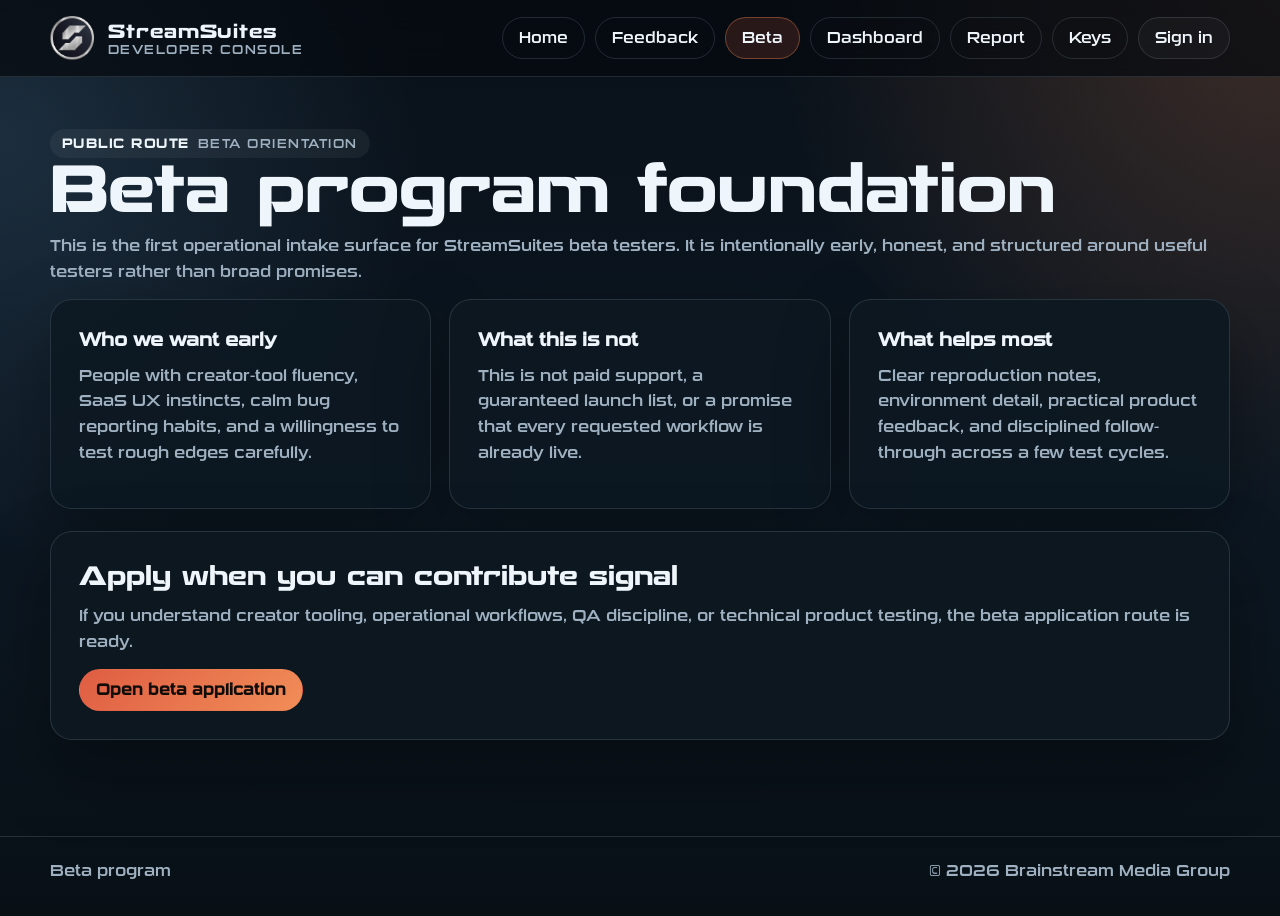
==== beta/index.html @ df93ae80 "Scaffold existing StreamSuites-Developer repo and wire first developer console foundations Scaffold " ====
<!doctype html>
<html lang="en">
<head>
  <meta charset="utf-8" />
  <meta name="viewport" content="width=device-width, initial-scale=1" />
  <title>Beta Program | StreamSuites Developer Console</title>
  <link rel="icon" href="/assets/logos/favicon.ico" />
  <link rel="stylesheet" href="/css/app.css" />
</head>
<body>
  <header class="topbar"><div class="shell topbar-inner"><a class="brand" href="/"><img src="/assets/logos/logocircle.png" alt="" /><div><span class="brand-mark">StreamSuites</span><span class="brand-sub">Developer Console</span></div></a><nav class="nav-links"><a class="nav-link" data-nav="home" href="/">Home</a><a class="nav-link" data-nav="feedback" href="/feedback/">Feedback</a><a class="nav-link" data-nav="beta" href="/beta/">Beta</a><a class="nav-link" data-nav="dashboard" href="/dashboard/">Dashboard</a><a class="nav-link" data-nav="report" href="/report/submit/">Report</a><a class="nav-link" data-nav="keys" href="/keys/">Keys</a><span id="auth-slot"></span></nav></div></header>
  <main class="shell page-shell">
    <section class="page-intro">
      <span class="eyebrow"><strong>Public route</strong> beta orientation</span>
      <h1>Beta program foundation</h1>
      <p class="muted">This is the first operational intake surface for StreamSuites beta testers. It is intentionally early, honest, and structured around useful testers rather than broad promises.</p>
    </section>
    <section class="main-stack">
      <div class="grid-3">
        <article class="route-card"><h3>Who we want early</h3><p class="muted">People with creator-tool fluency, SaaS UX instincts, calm bug reporting habits, and a willingness to test rough edges carefully.</p></article>
        <article class="route-card"><h3>What this is not</h3><p class="muted">This is not paid support, a guaranteed launch list, or a promise that every requested workflow is already live.</p></article>
        <article class="route-card"><h3>What helps most</h3><p class="muted">Clear reproduction notes, environment detail, practical product feedback, and disciplined follow-through across a few test cycles.</p></article>
      </div>
      <article class="detail-card">
        <h2>Apply when you can contribute signal</h2>
        <p class="muted">If you understand creator tooling, operational workflows, QA discipline, or technical product testing, the beta application route is ready.</p>
        <a class="solid-button" href="/beta/apply/">Open beta application</a>
      </article>
    </section>
  </main>
  <footer class="footer"><div class="shell footer-inner"><span>Beta program</span><span>© <span data-year></span> Brainstream Media Group</span></div></footer>
  <script type="module">
    import { initConsolePage } from "/js/auth.js";
    await initConsolePage({ navKey: "beta" });
  </script>
</body>
</html>
---- css/app.css ----
:root {
  --bg: #091119;
  --panel: rgba(13, 24, 34, 0.88);
  --line: rgba(171, 196, 215, 0.16);
  --line-strong: rgba(171, 196, 215, 0.3);
  --text: #eff6fb;
  --muted: #9fb1c1;
  --accent: #df5d43;
  --accent-strong: #f18d58;
  --accent-soft: rgba(223, 93, 67, 0.16);
  --ok: #78d7a5;
  --danger: #ff8e8e;
  --radius: 22px;
  --shadow: 0 30px 70px rgba(0, 0, 0, 0.34);
  --content-width: 1180px;
}

@font-face {
  font-family: "Recharge";
  src: url("/assets/fonts/Recharge-Bold.otf") format("opentype");
  font-weight: 700;
  font-style: normal;
  font-display: swap;
}

@font-face {
  font-family: "SuiGeneris";
  src: url("/assets/fonts/SuiGeneris-Regular.otf") format("opentype");
  font-weight: 400;
  font-style: normal;
  font-display: swap;
}

@font-face {
  font-family: "SUSE Mono";
  src: url("/assets/fonts/mono/SUSEMono-Variable.ttf") format("truetype");
  font-weight: 100 800;
  font-style: normal;
  font-display: swap;
}

* { box-sizing: border-box; }
html { color-scheme: dark; }
body {
  margin: 0;
  min-height: 100vh;
  background:
    radial-gradient(circle at top right, rgba(241, 141, 88, 0.22), transparent 32%),
    radial-gradient(circle at left 15%, rgba(80, 123, 160, 0.26), transparent 28%),
    linear-gradient(180deg, #091119 0%, #0d1823 55%, #081016 100%);
  color: var(--text);
  font-family: "SuiGeneris", system-ui, sans-serif;
}
a { color: inherit; text-decoration: none; }
img { max-width: 100%; }
.shell { width: min(100% - 32px, var(--content-width)); margin: 0 auto; }
.topbar { position: sticky; top: 0; z-index: 10; backdrop-filter: blur(16px); background: rgba(6, 11, 16, 0.72); border-bottom: 1px solid var(--line); }
.topbar-inner { display: flex; align-items: center; justify-content: space-between; gap: 20px; padding: 16px 0; }
.brand { display: flex; align-items: center; gap: 14px; }
.brand img { width: 44px; height: 44px; object-fit: cover; }
.brand-mark, h1, h2 { font-family: "Recharge", sans-serif; }
.brand-mark { letter-spacing: 0.05em; font-size: 1.15rem; }
.brand-sub { display: block; color: var(--muted); font-size: 0.78rem; letter-spacing: 0.12em; text-transform: uppercase; }
.nav-links { display: flex; flex-wrap: wrap; justify-content: flex-end; gap: 10px; }
.nav-link, .ghost-button, .solid-button, .soft-button {
  display: inline-flex; align-items: center; justify-content: center; gap: 8px;
  border-radius: 999px; padding: 11px 16px; border: 1px solid var(--line); font-size: 0.95rem;
}
.nav-link.active, .soft-button, .solid-button { border-color: rgba(241, 141, 88, 0.38); background: var(--accent-soft); }
.solid-button { background: linear-gradient(135deg, var(--accent) 0%, var(--accent-strong) 100%); color: #120c08; font-weight: 700; border-color: transparent; }
.ghost-button { background: rgba(255, 255, 255, 0.03); }
.hero { display: grid; grid-template-columns: 1.3fr 0.9fr; gap: 24px; padding: 44px 0 28px; }
.hero-card, .detail-card, .form-card, .list-card, .summary-card, .route-card {
  background: var(--panel); border: 1px solid var(--line); border-radius: var(--radius); box-shadow: var(--shadow); padding: 28px;
}
.eyebrow, .status-chip {
  display: inline-flex; align-items: center; gap: 8px; border-radius: 999px; padding: 7px 12px;
  font-size: 0.78rem; letter-spacing: 0.12em; text-transform: uppercase; color: var(--muted); background: rgba(255,255,255,0.05);
}
.eyebrow strong, .status-chip strong { color: var(--text); }
h1, h2, h3 { margin: 0 0 12px; font-weight: 700; }
h1 { font-size: clamp(2.2rem, 5vw, 4.3rem); line-height: 0.98; }
h2 { font-size: clamp(1.5rem, 2vw, 2.2rem); }
p, li, label, input, textarea, select, button { font: inherit; }
p { margin: 0 0 14px; line-height: 1.62; }
.muted { color: var(--muted); }
.hero-actions, .card-actions, .split-actions { display: flex; flex-wrap: wrap; gap: 12px; margin-top: 18px; }
.grid-2, .grid-3, .summary-grid, .route-grid, .form-grid { display: grid; gap: 18px; }
.grid-2, .route-grid, .form-grid { grid-template-columns: repeat(2, minmax(0, 1fr)); }
.grid-3, .summary-grid { grid-template-columns: repeat(3, minmax(0, 1fr)); }
.main-stack { display: grid; gap: 22px; padding-bottom: 48px; }
.page-intro { padding-top: 28px; }
.page-shell { padding: 24px 0 48px; }
.kpi { display: grid; gap: 6px; }
.kpi-value { font-family: "Recharge", sans-serif; font-size: 1.7rem; }
.callout { border-left: 3px solid var(--accent); padding-left: 16px; }
.inline-account { border: 1px dashed var(--line-strong); border-radius: 18px; padding: 14px 16px; background: rgba(255,255,255,0.03); }
.field, .field-wide { display: grid; gap: 8px; }
.field-wide { grid-column: 1 / -1; }
input, textarea, select {
  width: 100%; border-radius: 16px; border: 1px solid var(--line); background: rgba(3, 8, 13, 0.72);
  color: var(--text); padding: 13px 14px;
}
textarea { min-height: 120px; resize: vertical; }
code, .mono { font-family: "SUSE Mono", monospace; }
.status-line { min-height: 24px; color: var(--muted); }
.status-line.success { color: var(--ok); }
.status-line.error { color: var(--danger); }
.request-list { display: grid; gap: 14px; }
.request-card { padding: 18px 20px; border: 1px solid var(--line); border-radius: 18px; background: rgba(255,255,255,0.03); }
.request-meta { display: flex; flex-wrap: wrap; gap: 12px; color: var(--muted); font-size: 0.88rem; }
.footer { border-top: 1px solid var(--line); padding: 24px 0 36px; color: var(--muted); }
.footer-inner { display: flex; justify-content: space-between; gap: 16px; flex-wrap: wrap; }
.login-grid { display: grid; grid-template-columns: 1fr 0.9fr; gap: 24px; }
.provider-grid { display: grid; gap: 12px; }
.provider-button { width: 100%; justify-content: flex-start; }
.provider-button img { width: 18px; height: 18px; }
.hidden { display: none !important; }
@media (max-width: 980px) {
  .hero, .login-grid, .grid-2, .grid-3, .summary-grid, .route-grid, .form-grid { grid-template-columns: 1fr; }
  .topbar-inner, .footer-inner { align-items: flex-start; }
  .nav-links { justify-content: flex-start; }
}
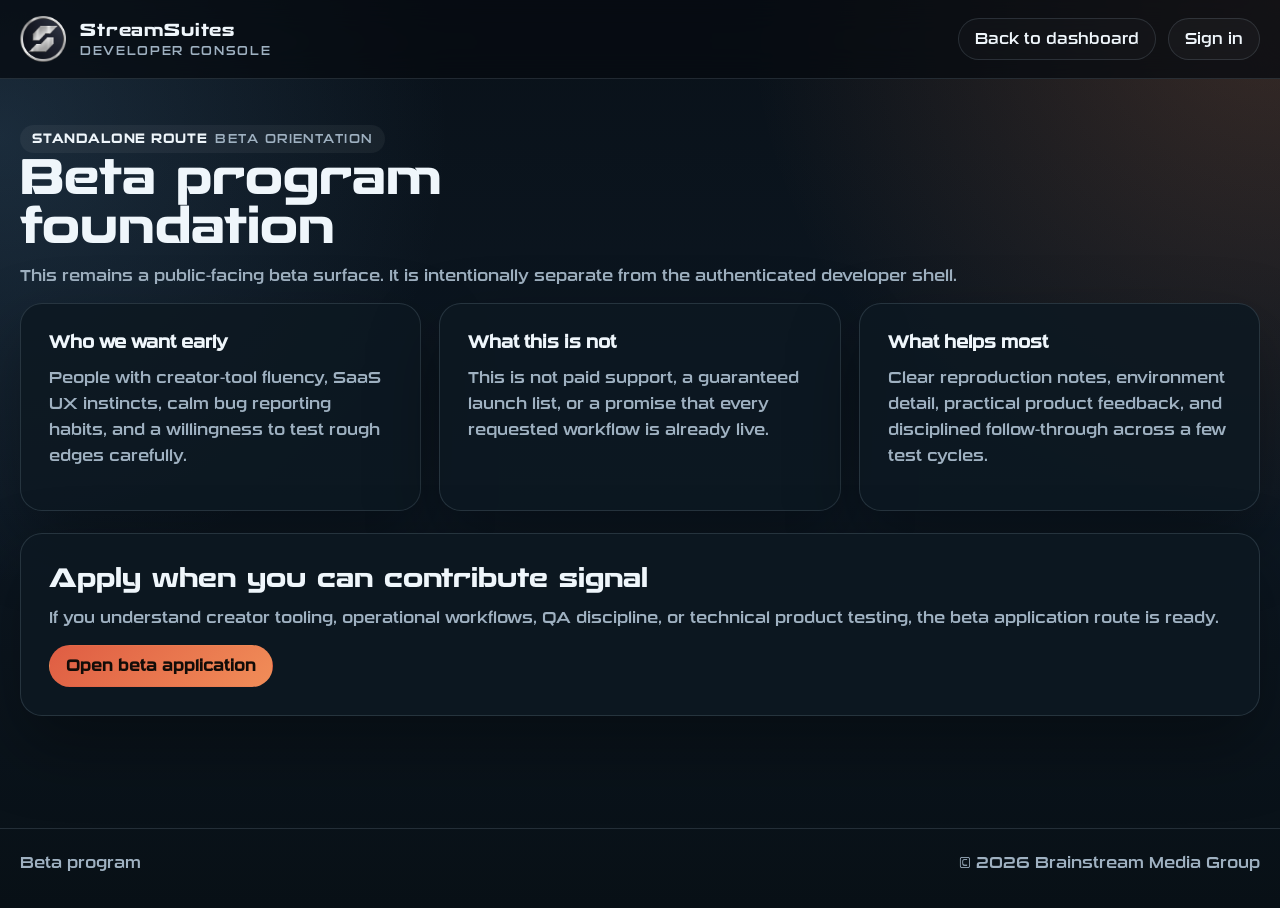
==== commit 4acc5587: "Refine developer console shell, login parity, and report route structure Restructure StreamSuites-De" ====
--- a/beta/index.html
+++ b/beta/index.html
@@ -8,12 +8,26 @@
   <link rel="stylesheet" href="/css/app.css" />
 </head>
 <body>
-  <header class="topbar"><div class="shell topbar-inner"><a class="brand" href="/"><img src="/assets/logos/logocircle.png" alt="" /><div><span class="brand-mark">StreamSuites</span><span class="brand-sub">Developer Console</span></div></a><nav class="nav-links"><a class="nav-link" data-nav="home" href="/">Home</a><a class="nav-link" data-nav="feedback" href="/feedback/">Feedback</a><a class="nav-link" data-nav="beta" href="/beta/">Beta</a><a class="nav-link" data-nav="dashboard" href="/dashboard/">Dashboard</a><a class="nav-link" data-nav="report" href="/report/submit/">Report</a><a class="nav-link" data-nav="keys" href="/keys/">Keys</a><span id="auth-slot"></span></nav></div></header>
+  <header class="topbar">
+    <div class="shell topbar-inner">
+      <a class="brand" href="/">
+        <img src="/assets/logos/logocircle.png" alt="StreamSuites" />
+        <div class="brand-copy">
+          <span class="brand-mark">StreamSuites</span>
+          <span class="brand-sub">Developer Console</span>
+        </div>
+      </a>
+      <div class="standalone-actions">
+        <a class="header-link" href="/dashboard/">Back to dashboard</a>
+        <span data-auth-slot></span>
+      </div>
+    </div>
+  </header>
   <main class="shell page-shell">
     <section class="page-intro">
-      <span class="eyebrow"><strong>Public route</strong> beta orientation</span>
+      <span class="eyebrow"><strong>Standalone route</strong> beta orientation</span>
       <h1>Beta program foundation</h1>
-      <p class="muted">This is the first operational intake surface for StreamSuites beta testers. It is intentionally early, honest, and structured around useful testers rather than broad promises.</p>
+      <p class="muted">This remains a public-facing beta surface. It is intentionally separate from the authenticated developer shell.</p>
     </section>
     <section class="main-stack">
       <div class="grid-3">
--- a/css/app.css
+++ b/css/app.css
@@ -1,6 +1,7 @@
 :root {
   --bg: #091119;
   --panel: rgba(13, 24, 34, 0.88);
+  --panel-strong: rgba(11, 20, 29, 0.96);
   --line: rgba(171, 196, 215, 0.16);
   --line-strong: rgba(171, 196, 215, 0.3);
   --text: #eff6fb;
@@ -11,8 +12,11 @@
   --ok: #78d7a5;
   --danger: #ff8e8e;
   --radius: 22px;
+  --radius-lg: 28px;
   --shadow: 0 30px 70px rgba(0, 0, 0, 0.34);
-  --content-width: 1180px;
+  --content-width: 1360px;
+  --content-width-narrow: 1240px;
+  --sidebar-width: 276px;
 }
 
 @font-face {
@@ -45,79 +49,588 @@
   margin: 0;
   min-height: 100vh;
   background:
-    radial-gradient(circle at top right, rgba(241, 141, 88, 0.22), transparent 32%),
-    radial-gradient(circle at left 15%, rgba(80, 123, 160, 0.26), transparent 28%),
+    radial-gradient(circle at top right, rgba(241, 141, 88, 0.2), transparent 34%),
+    radial-gradient(circle at left 15%, rgba(80, 123, 160, 0.24), transparent 30%),
     linear-gradient(180deg, #091119 0%, #0d1823 55%, #081016 100%);
   color: var(--text);
   font-family: "SuiGeneris", system-ui, sans-serif;
 }
 a { color: inherit; text-decoration: none; }
 img { max-width: 100%; }
-.shell { width: min(100% - 32px, var(--content-width)); margin: 0 auto; }
-.topbar { position: sticky; top: 0; z-index: 10; backdrop-filter: blur(16px); background: rgba(6, 11, 16, 0.72); border-bottom: 1px solid var(--line); }
-.topbar-inner { display: flex; align-items: center; justify-content: space-between; gap: 20px; padding: 16px 0; }
-.brand { display: flex; align-items: center; gap: 14px; }
-.brand img { width: 44px; height: 44px; object-fit: cover; }
-.brand-mark, h1, h2 { font-family: "Recharge", sans-serif; }
-.brand-mark { letter-spacing: 0.05em; font-size: 1.15rem; }
-.brand-sub { display: block; color: var(--muted); font-size: 0.78rem; letter-spacing: 0.12em; text-transform: uppercase; }
-.nav-links { display: flex; flex-wrap: wrap; justify-content: flex-end; gap: 10px; }
-.nav-link, .ghost-button, .solid-button, .soft-button {
-  display: inline-flex; align-items: center; justify-content: center; gap: 8px;
-  border-radius: 999px; padding: 11px 16px; border: 1px solid var(--line); font-size: 0.95rem;
-}
-.nav-link.active, .soft-button, .solid-button { border-color: rgba(241, 141, 88, 0.38); background: var(--accent-soft); }
-.solid-button { background: linear-gradient(135deg, var(--accent) 0%, var(--accent-strong) 100%); color: #120c08; font-weight: 700; border-color: transparent; }
-.ghost-button { background: rgba(255, 255, 255, 0.03); }
-.hero { display: grid; grid-template-columns: 1.3fr 0.9fr; gap: 24px; padding: 44px 0 28px; }
-.hero-card, .detail-card, .form-card, .list-card, .summary-card, .route-card {
-  background: var(--panel); border: 1px solid var(--line); border-radius: var(--radius); box-shadow: var(--shadow); padding: 28px;
-}
-.eyebrow, .status-chip {
-  display: inline-flex; align-items: center; gap: 8px; border-radius: 999px; padding: 7px 12px;
-  font-size: 0.78rem; letter-spacing: 0.12em; text-transform: uppercase; color: var(--muted); background: rgba(255,255,255,0.05);
-}
-.eyebrow strong, .status-chip strong { color: var(--text); }
-h1, h2, h3 { margin: 0 0 12px; font-weight: 700; }
-h1 { font-size: clamp(2.2rem, 5vw, 4.3rem); line-height: 0.98; }
-h2 { font-size: clamp(1.5rem, 2vw, 2.2rem); }
 p, li, label, input, textarea, select, button { font: inherit; }
-p { margin: 0 0 14px; line-height: 1.62; }
+button { color: inherit; }
+ul, ol { margin: 0; padding-left: 18px; }
+li + li { margin-top: 8px; }
+code, .mono { font-family: "SUSE Mono", monospace; }
+
+.shell { width: min(100% - 40px, var(--content-width)); margin: 0 auto; }
+.shell.narrow { width: min(100% - 40px, var(--content-width-narrow)); }
+
+.brand, .shell-brand {
+  display: flex;
+  align-items: center;
+  gap: 14px;
+  min-width: 0;
+}
+.brand img, .shell-brand img {
+  width: 46px;
+  height: 46px;
+  object-fit: cover;
+  flex: 0 0 auto;
+}
+.brand-copy, .shell-brand-copy {
+  display: grid;
+  gap: 4px;
+  min-width: 0;
+}
+.brand-mark, .shell-brand-mark, h1, h2 {
+  font-family: "Recharge", sans-serif;
+}
+.brand-mark, .shell-brand-mark {
+  letter-spacing: 0.05em;
+  font-size: 1.05rem;
+}
+.brand-sub, .shell-brand-sub {
+  display: block;
+  color: var(--muted);
+  font-size: 0.74rem;
+  letter-spacing: 0.14em;
+  text-transform: uppercase;
+}
+
+.topbar,
+.shell-topbar {
+  position: sticky;
+  top: 0;
+  z-index: 20;
+  backdrop-filter: blur(16px);
+  background: rgba(6, 11, 16, 0.72);
+  border-bottom: 1px solid var(--line);
+}
+.topbar-inner,
+.shell-topbar-inner {
+  display: flex;
+  align-items: center;
+  justify-content: space-between;
+  gap: 18px;
+  padding: 16px 0;
+}
+.standalone-actions {
+  display: flex;
+  align-items: center;
+  justify-content: flex-end;
+  gap: 12px;
+  flex-wrap: wrap;
+}
+
+.nav-link,
+.ghost-button,
+.solid-button,
+.soft-button,
+.header-link,
+.user-menu-link,
+.user-menu-action {
+  display: inline-flex;
+  align-items: center;
+  justify-content: center;
+  gap: 8px;
+  border-radius: 999px;
+  padding: 11px 16px;
+  border: 1px solid var(--line);
+  font-size: 0.95rem;
+  background: rgba(255, 255, 255, 0.03);
+}
+.header-link,
+.user-menu-link,
+.user-menu-action {
+  background: rgba(255, 255, 255, 0.02);
+}
+.nav-link.active,
+.soft-button,
+.solid-button {
+  border-color: rgba(241, 141, 88, 0.38);
+  background: var(--accent-soft);
+}
+.solid-button {
+  background: linear-gradient(135deg, var(--accent) 0%, var(--accent-strong) 100%);
+  color: #120c08;
+  font-weight: 700;
+  border-color: transparent;
+}
+.ghost-button:hover,
+.soft-button:hover,
+.header-link:hover,
+.user-menu-link:hover,
+.user-menu-action:hover,
+.shell-nav-link:hover {
+  border-color: var(--line-strong);
+}
+
+.hero {
+  display: grid;
+  grid-template-columns: 1.2fr 0.95fr;
+  gap: 24px;
+  padding: 38px 0 28px;
+}
+.hero-card,
+.detail-card,
+.form-card,
+.list-card,
+.summary-card,
+.route-card,
+.shell-surface-card {
+  background: var(--panel);
+  border: 1px solid var(--line);
+  border-radius: var(--radius);
+  box-shadow: var(--shadow);
+  padding: 28px;
+}
+.eyebrow,
+.status-chip,
+.shell-kicker {
+  display: inline-flex;
+  align-items: center;
+  gap: 8px;
+  border-radius: 999px;
+  padding: 7px 12px;
+  font-size: 0.76rem;
+  letter-spacing: 0.12em;
+  text-transform: uppercase;
+  color: var(--muted);
+  background: rgba(255, 255, 255, 0.05);
+}
+.eyebrow strong,
+.status-chip strong,
+.shell-kicker strong {
+  color: var(--text);
+}
+h1, h2, h3 {
+  margin: 0 0 12px;
+  font-weight: 700;
+}
+h1 {
+  font-size: clamp(1.9rem, 3.8vw, 3rem);
+  line-height: 1.02;
+  max-width: 14ch;
+}
+h2 { font-size: clamp(1.35rem, 2vw, 1.95rem); }
+h3 { font-size: 1.08rem; }
+p {
+  margin: 0 0 14px;
+  line-height: 1.62;
+}
 .muted { color: var(--muted); }
-.hero-actions, .card-actions, .split-actions { display: flex; flex-wrap: wrap; gap: 12px; margin-top: 18px; }
-.grid-2, .grid-3, .summary-grid, .route-grid, .form-grid { display: grid; gap: 18px; }
-.grid-2, .route-grid, .form-grid { grid-template-columns: repeat(2, minmax(0, 1fr)); }
-.grid-3, .summary-grid { grid-template-columns: repeat(3, minmax(0, 1fr)); }
-.main-stack { display: grid; gap: 22px; padding-bottom: 48px; }
-.page-intro { padding-top: 28px; }
-.page-shell { padding: 24px 0 48px; }
+
+.hero-actions,
+.card-actions,
+.split-actions,
+.surface-actions {
+  display: flex;
+  flex-wrap: wrap;
+  gap: 12px;
+  margin-top: 18px;
+}
+.grid-2,
+.grid-3,
+.summary-grid,
+.route-grid,
+.form-grid,
+.surface-grid {
+  display: grid;
+  gap: 18px;
+}
+.grid-2,
+.route-grid,
+.form-grid,
+.surface-grid {
+  grid-template-columns: repeat(2, minmax(0, 1fr));
+}
+.grid-3,
+.summary-grid {
+  grid-template-columns: repeat(3, minmax(0, 1fr));
+}
+.main-stack { display: grid; gap: 22px; padding-bottom: 56px; }
+.page-intro { padding-top: 18px; }
+.page-shell { padding: 28px 0 56px; }
 .kpi { display: grid; gap: 6px; }
-.kpi-value { font-family: "Recharge", sans-serif; font-size: 1.7rem; }
+.kpi-value { font-family: "Recharge", sans-serif; font-size: 1.45rem; }
 .callout { border-left: 3px solid var(--accent); padding-left: 16px; }
-.inline-account { border: 1px dashed var(--line-strong); border-radius: 18px; padding: 14px 16px; background: rgba(255,255,255,0.03); }
-.field, .field-wide { display: grid; gap: 8px; }
+.inline-account {
+  border: 1px dashed var(--line-strong);
+  border-radius: 18px;
+  padding: 14px 16px;
+  background: rgba(255, 255, 255, 0.03);
+}
+.field,
+.field-wide {
+  display: grid;
+  gap: 8px;
+}
 .field-wide { grid-column: 1 / -1; }
-input, textarea, select {
-  width: 100%; border-radius: 16px; border: 1px solid var(--line); background: rgba(3, 8, 13, 0.72);
-  color: var(--text); padding: 13px 14px;
+input,
+textarea,
+select {
+  width: 100%;
+  border-radius: 16px;
+  border: 1px solid var(--line);
+  background: rgba(3, 8, 13, 0.72);
+  color: var(--text);
+  padding: 13px 14px;
 }
 textarea { min-height: 120px; resize: vertical; }
-code, .mono { font-family: "SUSE Mono", monospace; }
 .status-line { min-height: 24px; color: var(--muted); }
 .status-line.success { color: var(--ok); }
 .status-line.error { color: var(--danger); }
+
 .request-list { display: grid; gap: 14px; }
-.request-card { padding: 18px 20px; border: 1px solid var(--line); border-radius: 18px; background: rgba(255,255,255,0.03); }
-.request-meta { display: flex; flex-wrap: wrap; gap: 12px; color: var(--muted); font-size: 0.88rem; }
-.footer { border-top: 1px solid var(--line); padding: 24px 0 36px; color: var(--muted); }
-.footer-inner { display: flex; justify-content: space-between; gap: 16px; flex-wrap: wrap; }
-.login-grid { display: grid; grid-template-columns: 1fr 0.9fr; gap: 24px; }
+.request-card {
+  padding: 18px 20px;
+  border: 1px solid var(--line);
+  border-radius: 18px;
+  background: rgba(255, 255, 255, 0.03);
+}
+.request-meta {
+  display: flex;
+  flex-wrap: wrap;
+  gap: 12px;
+  color: var(--muted);
+  font-size: 0.88rem;
+}
+
+.footer {
+  border-top: 1px solid var(--line);
+  padding: 24px 0 36px;
+  color: var(--muted);
+}
+.footer-inner {
+  display: flex;
+  justify-content: space-between;
+  gap: 16px;
+  flex-wrap: wrap;
+}
+
+.user-widget {
+  position: relative;
+  display: flex;
+  align-items: center;
+}
+.user-trigger {
+  display: inline-flex;
+  align-items: center;
+  gap: 12px;
+  min-width: 0;
+  border-radius: 999px;
+  border: 1px solid var(--line);
+  background: rgba(255, 255, 255, 0.04);
+  color: var(--text);
+  padding: 8px 10px 8px 8px;
+  cursor: pointer;
+}
+.user-trigger.is-open { border-color: rgba(241, 141, 88, 0.34); background: rgba(255, 255, 255, 0.08); }
+.user-avatar {
+  width: 40px;
+  height: 40px;
+  border-radius: 50%;
+  border: 1px solid var(--line);
+  background:
+    radial-gradient(circle at 30% 30%, rgba(241, 141, 88, 0.22), transparent 52%),
+    rgba(255, 255, 255, 0.05);
+  display: inline-flex;
+  align-items: center;
+  justify-content: center;
+  flex: 0 0 auto;
+  overflow: hidden;
+}
+.user-avatar img {
+  width: 100%;
+  height: 100%;
+  object-fit: cover;
+}
+.user-avatar-fallback {
+  font-family: "Recharge", sans-serif;
+  font-size: 0.95rem;
+  letter-spacing: 0.08em;
+}
+.user-copy {
+  display: grid;
+  gap: 2px;
+  min-width: 0;
+  text-align: left;
+}
+.user-name {
+  font-size: 0.95rem;
+  white-space: nowrap;
+  overflow: hidden;
+  text-overflow: ellipsis;
+}
+.user-meta {
+  font-size: 0.74rem;
+  color: var(--muted);
+  letter-spacing: 0.08em;
+  text-transform: uppercase;
+}
+.user-menu {
+  position: absolute;
+  top: calc(100% + 10px);
+  right: 0;
+  width: min(320px, calc(100vw - 32px));
+  border: 1px solid var(--line);
+  border-radius: 22px;
+  background: rgba(8, 15, 22, 0.98);
+  box-shadow: var(--shadow);
+  padding: 14px;
+  display: grid;
+  gap: 10px;
+}
+.user-menu[hidden] { display: none; }
+.user-menu-header {
+  display: grid;
+  gap: 4px;
+  padding: 6px 4px 10px;
+  border-bottom: 1px solid var(--line);
+}
+.user-menu-name { font-family: "Recharge", sans-serif; font-size: 1rem; }
+.user-menu-email,
+.user-menu-role {
+  font-size: 0.84rem;
+  color: var(--muted);
+}
+.user-menu-links {
+  display: grid;
+  gap: 8px;
+}
+.user-menu-action {
+  width: 100%;
+  justify-content: flex-start;
+  cursor: pointer;
+}
+.user-menu-action.is-danger { color: #ffd2ca; }
+
+.login-grid {
+  display: grid;
+  grid-template-columns: 1.1fr 0.95fr;
+  gap: 24px;
+}
+.login-panel-title {
+  display: grid;
+  gap: 10px;
+  margin-bottom: 18px;
+}
 .provider-grid { display: grid; gap: 12px; }
-.provider-button { width: 100%; justify-content: flex-start; }
-.provider-button img { width: 18px; height: 18px; }
+.provider-button {
+  width: 100%;
+  justify-content: flex-start;
+  padding-inline: 14px;
+}
+.provider-button img {
+  width: 18px;
+  height: 18px;
+  flex: 0 0 auto;
+}
+.login-divider {
+  display: flex;
+  align-items: center;
+  gap: 12px;
+  margin: 18px 0;
+  color: var(--muted);
+  font-size: 0.84rem;
+  letter-spacing: 0.12em;
+  text-transform: uppercase;
+}
+.login-divider::before,
+.login-divider::after {
+  content: "";
+  flex: 1;
+  height: 1px;
+  background: var(--line);
+}
+
+.access-gate {
+  display: grid;
+  gap: 14px;
+  padding: 18px;
+  border-radius: 20px;
+  border: 1px solid var(--line);
+  background: rgba(255, 255, 255, 0.03);
+}
+.access-gate[hidden] { display: none; }
+.access-gate-summary {
+  display: flex;
+  align-items: flex-start;
+  justify-content: space-between;
+  gap: 12px;
+}
+.access-gate-message {
+  margin: 0;
+  color: var(--muted);
+}
+.access-gate-toggle,
+.access-gate-submit {
+  border-radius: 999px;
+  border: 1px solid var(--line);
+  background: rgba(255, 255, 255, 0.04);
+  color: var(--text);
+  padding: 10px 14px;
+  cursor: pointer;
+  white-space: nowrap;
+}
+.access-gate-form {
+  display: grid;
+  grid-template-columns: minmax(0, 1fr) auto;
+  gap: 10px;
+  align-items: end;
+}
+.access-gate-form[hidden] { display: none; }
+.access-gate-field {
+  display: grid;
+  gap: 8px;
+}
+.access-gate-feedback {
+  min-height: 22px;
+  margin: 0;
+  color: var(--muted);
+}
+.access-gate-feedback[data-tone="success"] { color: var(--ok); }
+.access-gate-feedback[data-tone="error"] { color: var(--danger); }
+
+.console-app {
+  min-height: 100vh;
+  display: grid;
+  grid-template-columns: var(--sidebar-width) minmax(0, 1fr);
+}
+.console-sidebar {
+  position: sticky;
+  top: 0;
+  align-self: start;
+  height: 100vh;
+  border-right: 1px solid var(--line);
+  background:
+    linear-gradient(180deg, rgba(255, 255, 255, 0.05), transparent 26%),
+    rgba(7, 13, 19, 0.95);
+  padding: 26px 18px 18px;
+  display: grid;
+  grid-template-rows: auto 1fr auto;
+  gap: 22px;
+}
+.console-sidebar-nav,
+.console-sidebar-footer {
+  display: grid;
+  gap: 8px;
+}
+.console-sidebar-label {
+  color: var(--muted);
+  font-size: 0.78rem;
+  letter-spacing: 0.14em;
+  text-transform: uppercase;
+  padding: 0 12px;
+}
+.shell-nav-link {
+  display: flex;
+  align-items: center;
+  gap: 10px;
+  padding: 12px 14px;
+  border-radius: 16px;
+  border: 1px solid transparent;
+  color: var(--text);
+  background: transparent;
+}
+.shell-nav-link.active {
+  border-color: rgba(241, 141, 88, 0.24);
+  background: linear-gradient(135deg, rgba(223, 93, 67, 0.16), rgba(255, 255, 255, 0.04));
+}
+.shell-nav-link.external::after {
+  content: "↗";
+  margin-left: auto;
+  color: var(--muted);
+}
+.console-main {
+  min-width: 0;
+  display: grid;
+  grid-template-rows: auto 1fr;
+}
+.console-surface {
+  padding: 28px 28px 44px;
+}
+.console-surface-inner {
+  width: min(100%, 1100px);
+}
+.shell-topbar-left,
+.shell-topbar-right {
+  display: flex;
+  align-items: center;
+  gap: 14px;
+  min-width: 0;
+}
+.shell-page-title {
+  display: grid;
+  gap: 4px;
+  min-width: 0;
+}
+.shell-page-title h1 {
+  margin: 0;
+  font-size: 1.28rem;
+  line-height: 1.05;
+  max-width: none;
+}
+.shell-page-title p {
+  margin: 0;
+  color: var(--muted);
+  font-size: 0.92rem;
+}
+.shell-panel-grid {
+  display: grid;
+  gap: 18px;
+  grid-template-columns: repeat(3, minmax(0, 1fr));
+}
+
 .hidden { display: none !important; }
-@media (max-width: 980px) {
-  .hero, .login-grid, .grid-2, .grid-3, .summary-grid, .route-grid, .form-grid { grid-template-columns: 1fr; }
-  .topbar-inner, .footer-inner { align-items: flex-start; }
-  .nav-links { justify-content: flex-start; }
-}
+
+@media (max-width: 1080px) {
+  .hero,
+  .login-grid,
+  .grid-2,
+  .grid-3,
+  .summary-grid,
+  .route-grid,
+  .form-grid,
+  .surface-grid,
+  .shell-panel-grid {
+    grid-template-columns: 1fr;
+  }
+  .console-app {
+    grid-template-columns: 1fr;
+  }
+  .console-sidebar {
+    position: relative;
+    top: auto;
+    height: auto;
+    border-right: 0;
+    border-bottom: 1px solid var(--line);
+  }
+  .console-surface {
+    padding-inline: 20px;
+  }
+}
+
+@media (max-width: 780px) {
+  .shell { width: min(100% - 24px, var(--content-width)); }
+  .topbar-inner,
+  .shell-topbar-inner,
+  .footer-inner {
+    align-items: flex-start;
+  }
+  .standalone-actions,
+  .shell-topbar-right {
+    width: 100%;
+    justify-content: flex-start;
+  }
+  .user-trigger {
+    width: 100%;
+  }
+  .access-gate-form {
+    grid-template-columns: 1fr;
+  }
+  .console-surface {
+    padding-inline: 12px;
+  }
+}
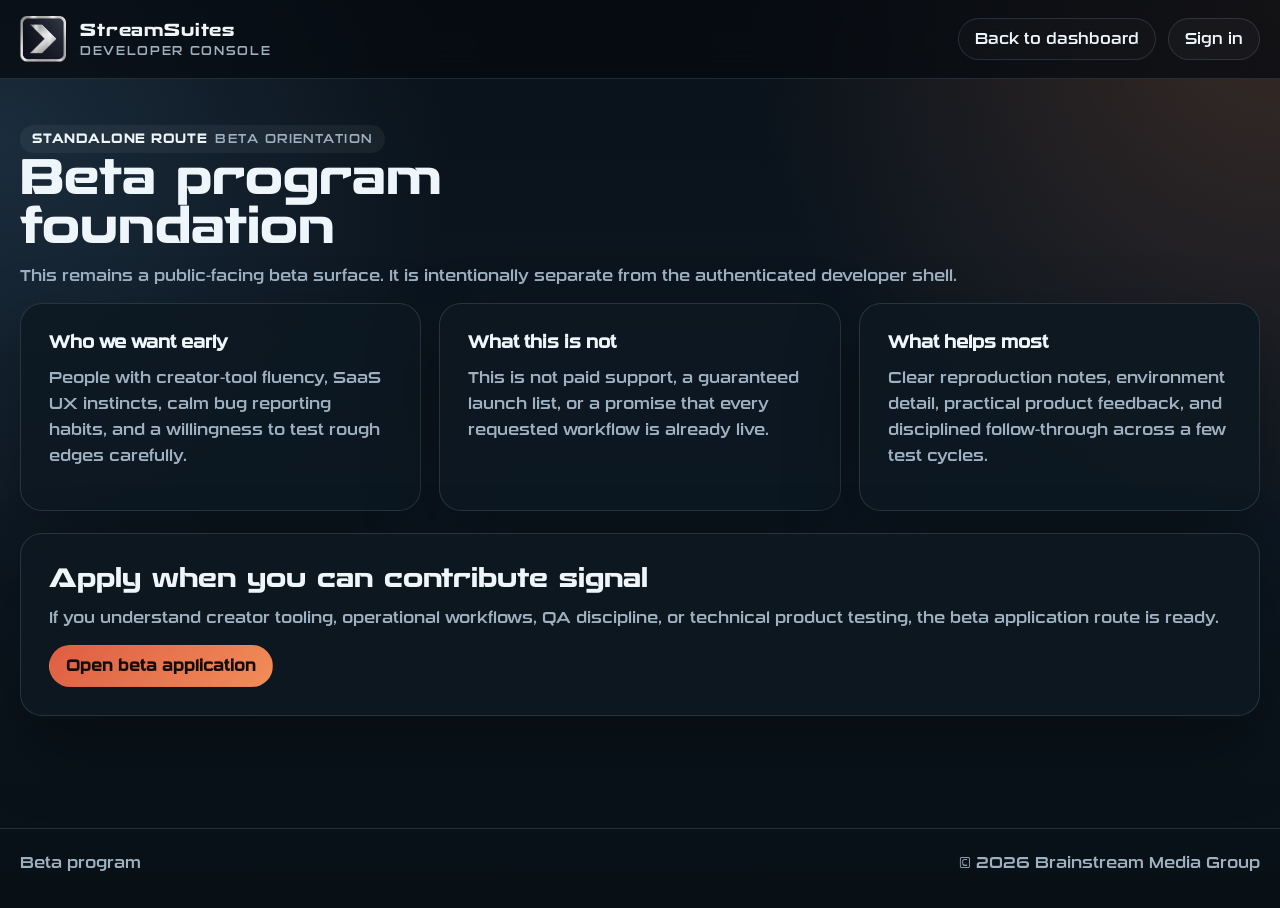
==== commit 651230fd: "logo fix" ====
--- a/beta/index.html
+++ b/beta/index.html
@@ -11,7 +11,7 @@
   <header class="topbar">
     <div class="shell topbar-inner">
       <a class="brand" href="/">
-        <img src="/assets/logos/logocircle.png" alt="StreamSuites" />
+        <img src="/assets/logos/devxbluex.webp" alt="StreamSuites" />
         <div class="brand-copy">
           <span class="brand-mark">StreamSuites</span>
           <span class="brand-sub">Developer Console</span>
@@ -44,8 +44,8 @@
   </main>
   <footer class="footer"><div class="shell footer-inner"><span>Beta program</span><span>© <span data-year></span> Brainstream Media Group</span></div></footer>
   <script type="module">
-    import { initConsolePage } from "/js/auth.js";
-    await initConsolePage({ navKey: "beta" });
+    import { initStandalonePage } from "/js/auth.js";
+    await initStandalonePage({ navKey: "beta" });
   </script>
 </body>
 </html>
--- a/css/app.css
+++ b/css/app.css
@@ -395,6 +395,30 @@
   font-size: 0.84rem;
   color: var(--muted);
 }
+.user-menu-overview {
+  display: grid;
+  gap: 8px;
+  padding: 10px;
+  border: 1px solid var(--line);
+  border-radius: 16px;
+  background: rgba(255, 255, 255, 0.025);
+}
+.user-menu-overview-row {
+  display: flex;
+  align-items: center;
+  justify-content: space-between;
+  gap: 12px;
+  font-size: 0.74rem;
+}
+.user-menu-overview-label {
+  color: var(--muted);
+  letter-spacing: 0.12em;
+  text-transform: uppercase;
+}
+.user-menu-overview-value {
+  text-align: right;
+  color: var(--text);
+}
 .user-menu-links {
   display: grid;
   gap: 8px;
@@ -421,6 +445,10 @@
   width: 100%;
   justify-content: flex-start;
   padding-inline: 14px;
+}
+.provider-button.is-disabled {
+  opacity: 0.58;
+  cursor: not-allowed;
 }
 .provider-button img {
   width: 18px;
@@ -447,13 +475,17 @@
 
 .access-gate {
   display: grid;
-  gap: 14px;
-  padding: 18px;
-  border-radius: 20px;
+  gap: 12px;
+  padding: 14px 16px;
+  border-radius: 18px;
   border: 1px solid var(--line);
-  background: rgba(255, 255, 255, 0.03);
+  background: rgba(255, 255, 255, 0.025);
 }
 .access-gate[hidden] { display: none; }
+.access-gate.is-unlocked {
+  border-color: rgba(120, 215, 165, 0.26);
+  background: rgba(120, 215, 165, 0.08);
+}
 .access-gate-summary {
   display: flex;
   align-items: flex-start;
@@ -474,6 +506,27 @@
   cursor: pointer;
   white-space: nowrap;
 }
+.access-gate-toggle {
+  width: 42px;
+  min-width: 42px;
+  height: 42px;
+  padding: 0;
+  display: inline-flex;
+  align-items: center;
+  justify-content: center;
+}
+.access-gate-toggle-icon {
+  width: 16px;
+  height: 16px;
+  display: inline-block;
+  background: currentColor;
+  mask: url("/assets/icons/ui/key.svg") center / contain no-repeat;
+  -webkit-mask: url("/assets/icons/ui/key.svg") center / contain no-repeat;
+}
+.access-gate-toggle.is-active {
+  border-color: rgba(241, 141, 88, 0.38);
+  background: var(--accent-soft);
+}
 .access-gate-form {
   display: grid;
   grid-template-columns: minmax(0, 1fr) auto;
@@ -492,6 +545,147 @@
 }
 .access-gate-feedback[data-tone="success"] { color: var(--ok); }
 .access-gate-feedback[data-tone="error"] { color: var(--danger); }
+
+.login-auth-stack {
+  display: grid;
+  gap: 16px;
+  margin-top: 20px;
+}
+
+.turnstile-panel {
+  display: grid;
+  gap: 8px;
+  padding: 12px 14px;
+  border-radius: 18px;
+  border: 1px solid rgba(255, 255, 255, 0.1);
+  background: rgba(255, 255, 255, 0.025);
+}
+.turnstile-panel[hidden] { display: none; }
+.turnstile-slot {
+  min-height: 66px;
+}
+.turnstile-status {
+  min-height: 10px;
+  margin: 0;
+  color: var(--muted);
+  font-size: 10px;
+  line-height: 1.35;
+}
+.turnstile-status[data-tone="success"] { color: var(--ok); }
+.turnstile-status[data-tone="error"] { color: var(--danger); }
+
+.surface-links {
+  font-size: 12px;
+  color: var(--muted);
+}
+
+.surface-links[open] {
+  padding-bottom: 2px;
+}
+
+.surface-links__summary {
+  list-style: none;
+  display: inline-flex;
+  align-items: center;
+  gap: 10px;
+  color: inherit;
+  cursor: pointer;
+  user-select: none;
+}
+
+.surface-links__summary::-webkit-details-marker {
+  display: none;
+}
+
+.surface-links__summary-label {
+  letter-spacing: 0.08em;
+  opacity: 0.82;
+  text-transform: uppercase;
+}
+
+.surface-links__chevron {
+  width: 12px;
+  height: 12px;
+  display: inline-block;
+  background-color: currentColor;
+  -webkit-mask-image: url("/assets/icons/ui/plus.svg");
+  mask-image: url("/assets/icons/ui/plus.svg");
+  -webkit-mask-repeat: no-repeat;
+  mask-repeat: no-repeat;
+  -webkit-mask-position: center;
+  mask-position: center;
+  -webkit-mask-size: contain;
+  mask-size: contain;
+  opacity: 0.74;
+  transition: transform 160ms ease, opacity 160ms ease;
+}
+
+.surface-links[open] .surface-links__chevron {
+  transform: rotate(45deg);
+  opacity: 1;
+}
+
+.surface-links__list {
+  display: flex;
+  flex-wrap: wrap;
+  gap: 8px;
+  margin-top: 10px;
+}
+
+.surface-links__link {
+  display: inline-flex;
+  align-items: center;
+  gap: 7px;
+  min-height: 31px;
+  padding: 0 11px;
+  border-radius: 999px;
+  border: 1px solid rgba(255, 255, 255, 0.1);
+  background: rgba(255, 255, 255, 0.035);
+  color: var(--text);
+  text-decoration: none;
+}
+
+.surface-links__link:hover,
+.surface-links__link:focus-visible {
+  border-color: rgba(241, 141, 88, 0.28);
+  background: rgba(255, 255, 255, 0.06);
+  text-decoration: none;
+  outline: none;
+}
+
+.surface-links__icon {
+  width: 13px;
+  height: 13px;
+  display: inline-block;
+  flex: 0 0 auto;
+  background-color: currentColor;
+  -webkit-mask-repeat: no-repeat;
+  mask-repeat: no-repeat;
+  -webkit-mask-position: center;
+  mask-position: center;
+  -webkit-mask-size: contain;
+  mask-size: contain;
+}
+
+.surface-links__icon--public {
+  -webkit-mask-image: url("/assets/icons/ui/ss-public.svg");
+  mask-image: url("/assets/icons/ui/ss-public.svg");
+}
+
+.surface-links__icon--creator {
+  -webkit-mask-image: url("/assets/icons/ui/ss-creator.svg");
+  mask-image: url("/assets/icons/ui/ss-creator.svg");
+}
+
+.surface-links__icon--admin {
+  -webkit-mask-image: url("/assets/icons/ui/ss-admin.svg");
+  mask-image: url("/assets/icons/ui/ss-admin.svg");
+}
+
+.surface-links__icon--developer {
+  -webkit-mask-image: url("/assets/icons/ui/ss-developer.svg");
+  mask-image: url("/assets/icons/ui/ss-developer.svg");
+}
 
 .console-app {
   min-height: 100vh;
@@ -634,3 +828,1080 @@
     padding-inline: 12px;
   }
 }
+
+.developer-shell-page {
+  background:
+    radial-gradient(circle at top right, rgba(241, 141, 88, 0.12), transparent 28%),
+    radial-gradient(circle at left 20%, rgba(94, 142, 186, 0.16), transparent 24%),
+    linear-gradient(180deg, #091119 0%, #0b141c 58%, #081016 100%);
+  --app-sidebar-width: 286px;
+  --app-sidebar-collapsed-width: 72px;
+  --bg-root: #091119;
+  --bg-panel: rgba(14, 21, 30, 0.92);
+  --bg-panel-alt: rgba(20, 29, 39, 0.94);
+  --bg-hover: rgba(255, 255, 255, 0.08);
+  --border-subtle: rgba(171, 196, 215, 0.16);
+  --border-strong: rgba(171, 196, 215, 0.3);
+  --text-primary: #eff6fb;
+  --text-secondary: #cbd9e4;
+  --text-muted: #9fb1c1;
+  --accent-shell: #69a7ff;
+  --accent-shell-strong: #d7e8ff;
+  --accent-shell-soft: rgba(105, 167, 255, 0.16);
+  --accent-shell-glow: rgba(105, 167, 255, 0.28);
+  --accent-shell-rgb: 105, 167, 255;
+  --accent-shell-strong-rgb: 215, 232, 255;
+  --accent-shell-deep-rgb: 38, 92, 168;
+}
+
+.developer-shell-page .topbar,
+.developer-shell-page .footer,
+.developer-shell-page .console-app,
+.developer-shell-page .console-sidebar,
+.developer-shell-page .console-main {
+  display: none !important;
+}
+
+.sr-only {
+  position: absolute;
+  width: 1px;
+  height: 1px;
+  padding: 0;
+  margin: -1px;
+  overflow: hidden;
+  clip: rect(0, 0, 0, 0);
+  white-space: nowrap;
+  border: 0;
+}
+
+.developer-shell-page #app {
+  display: grid;
+  grid-template-columns: var(--app-sidebar-width) minmax(0, 1fr);
+  grid-template-rows: minmax(0, 1fr) auto;
+  min-height: 100vh;
+  overflow: hidden;
+}
+
+.developer-shell-page #app-nav {
+  grid-column: 1;
+  grid-row: 1;
+  width: var(--app-sidebar-width);
+  min-width: var(--app-sidebar-width);
+  max-width: var(--app-sidebar-width);
+  height: 100%;
+  max-height: 100%;
+  min-height: 0;
+  position: relative;
+  top: auto;
+  display: flex;
+  flex-direction: column;
+  border-right: 1px solid rgba(255, 255, 255, 0.06);
+  background: rgba(14, 16, 21, 0.82);
+  backdrop-filter: blur(16px);
+  -webkit-backdrop-filter: blur(16px);
+  box-shadow: 0 12px 30px rgba(0, 0, 0, 0.32);
+  transition: width 0.18s ease, min-width 0.18s ease, max-width 0.18s ease;
+}
+
+.developer-shell-page .ss-sidebar-brand {
+  padding: 14px 14px 14px;
+  border-bottom: 1px solid var(--border-subtle);
+}
+
+.developer-shell-page .header-left,
+.developer-shell-page .header-left a {
+  display: flex;
+  align-items: center;
+  gap: 10px;
+  min-width: 0;
+}
+
+.developer-shell-page .ss-sidebar-brand .header-left img {
+  width: 44px;
+  height: 44px;
+  border-radius: 0;
+}
+
+.developer-shell-page .ss-sidebar-brand-text {
+  display: flex;
+  flex-direction: column;
+  align-items: flex-start;
+  gap: 4px;
+  min-width: 0;
+}
+
+.developer-shell-page .ss-sidebar-brand .app-title {
+  margin: 0;
+  line-height: 1;
+  font-family: "Recharge", sans-serif;
+  font-size: 20px;
+  letter-spacing: 0.5px;
+}
+
+.developer-shell-page .dashboard-badge {
+  display: inline-flex;
+  margin-top: 8px;
+  padding: 2px 6px;
+  border-radius: 4px;
+  border: 1px solid rgba(255, 255, 255, 0.15);
+  background: rgba(255, 255, 255, 0.08);
+  color: #ddd;
+  font-size: 0.55rem;
+  letter-spacing: 0.08em;
+  text-transform: uppercase;
+}
+
+.developer-shell-page #app-nav .nav-shell {
+  display: flex;
+  flex-direction: column;
+  gap: 10px;
+  width: 100%;
+  height: 100%;
+  min-height: 0;
+  padding: 12px 10px 12px 12px;
+  background:
+    linear-gradient(145deg, rgba(255, 255, 255, 0.025), rgba(255, 255, 255, 0.01)),
+    rgba(10, 12, 16, 0.62);
+  box-shadow:
+    inset 0 1px 0 rgba(255, 255, 255, 0.05),
+    0 10px 26px rgba(0, 0, 0, 0.35);
+  overflow: hidden;
+}
+
+.developer-shell-page #app-nav #app-nav-list {
+  display: flex;
+  flex-direction: column;
+  gap: 4px;
+  width: 100%;
+  flex: 1 1 auto;
+  min-height: 0;
+  margin: 0;
+  padding: 0 2px 10px 0;
+  list-style: none;
+  overflow-y: auto;
+  overflow-x: hidden;
+  scrollbar-gutter: stable;
+  scrollbar-width: none;
+}
+
+.developer-shell-page #app-nav #app-nav-list::-webkit-scrollbar {
+  width: 6px;
+}
+
+.developer-shell-page #app-nav #app-nav-list::-webkit-scrollbar-track {
+  background: transparent;
+}
+
+.developer-shell-page #app-nav #app-nav-list::-webkit-scrollbar-thumb {
+  border-radius: 999px;
+  background: rgba(255, 255, 255, 0.28);
+}
+
+.developer-shell-page #app-nav #app-nav-list::-webkit-scrollbar-thumb:hover {
+  background: rgba(255, 255, 255, 0.38);
+}
+
+.developer-shell-page #app-nav li {
+  position: relative;
+  width: 100%;
+  min-width: 0;
+  padding: 9px 12px;
+  border-radius: 8px;
+  color: var(--text-secondary);
+  font-size: 12px;
+  line-height: 1.25;
+  overflow: hidden;
+}
+
+.developer-shell-page #app-nav li[data-route] {
+  display: flex;
+  align-items: center;
+  gap: 10px;
+  cursor: pointer;
+  transition: color 0.15s ease, background 0.15s ease, border-color 0.15s ease, box-shadow 0.15s ease;
+}
+
+.developer-shell-page #app-nav li[data-route]:hover,
+.developer-shell-page #app-nav li[data-route]:focus-visible {
+  color: var(--accent-shell-strong);
+  background: rgba(255, 255, 255, 0.02);
+  outline: none;
+}
+
+.developer-shell-page #app-nav li.active {
+  color: var(--text-primary);
+  background:
+    linear-gradient(135deg, rgba(var(--accent-shell-rgb), 0.3), rgba(70, 124, 214, 0.18) 56%, rgba(255, 255, 255, 0.03));
+  box-shadow:
+    inset 0 1px 0 rgba(255, 255, 255, 0.08),
+    0 10px 20px rgba(var(--accent-shell-deep-rgb), 0.24);
+}
+
+.developer-shell-page #app-nav li.active::before {
+  content: "";
+  position: absolute;
+  left: 0;
+  top: 0;
+  bottom: 0;
+  width: 4px;
+  border-radius: 8px 0 0 8px;
+  background: linear-gradient(180deg, rgba(var(--accent-shell-strong-rgb), 0.98), rgba(var(--accent-shell-rgb), 0.92));
+  box-shadow: 0 0 14px var(--accent-shell-glow);
+}
+
+.developer-shell-page #app-nav li.nav-section {
+  cursor: default;
+  user-select: none;
+  padding: 12px 8px 6px;
+  border-radius: 0;
+  font-family: "Recharge", sans-serif;
+  font-size: 10px;
+  letter-spacing: 0.08em;
+  text-transform: uppercase;
+  color: var(--text-muted);
+}
+
+.developer-shell-page #app-nav li.nav-group-label {
+  pointer-events: none;
+  margin-top: 10px;
+  letter-spacing: 0.12em;
+}
+
+.developer-shell-page #app-nav li.nav-group-label:first-child {
+  margin-top: 0;
+}
+
+.developer-shell-page #app-nav li.nav-group-label:not(:first-child)::before {
+  content: "";
+  position: absolute;
+  left: 8px;
+  right: 8px;
+  top: 0;
+  border-top: 1px solid var(--border-subtle);
+}
+
+.developer-shell-page #app-nav li.nav-spacer {
+  flex: 1 1 auto;
+  min-height: 18px;
+  padding: 0;
+  pointer-events: none;
+}
+
+.developer-shell-page #app-nav li[data-view="dashboard"] { --nav-icon: url("/assets/icons/ui/dashboard.svg"); }
+.developer-shell-page #app-nav li[data-view="reports"] { --nav-icon: url("/assets/icons/ui/clipboard.svg"); }
+.developer-shell-page #app-nav li[data-view="keys"] { --nav-icon: url("/assets/icons/ui/key.svg"); }
+.developer-shell-page #app-nav li[data-view="beta"] { --nav-icon: url("/assets/icons/ui/appspark.svg"); }
+
+.developer-shell-page #app-nav .nav-icon {
+  width: 16px;
+  height: 16px;
+  flex: 0 0 16px;
+  background-color: currentColor;
+  -webkit-mask-image: var(--nav-icon);
+  mask-image: var(--nav-icon);
+  -webkit-mask-repeat: no-repeat;
+  mask-repeat: no-repeat;
+  -webkit-mask-position: center;
+  mask-position: center;
+  -webkit-mask-size: contain;
+  mask-size: contain;
+}
+
+.developer-shell-page #app-nav .nav-label {
+  min-width: 0;
+  overflow: hidden;
+  text-overflow: ellipsis;
+  white-space: nowrap;
+}
+
+.developer-shell-page .nav-external-indicator {
+  margin-left: auto;
+  color: var(--text-muted);
+}
+
+.developer-shell-page .ss-main {
+  grid-column: 2;
+  grid-row: 1;
+  min-width: 0;
+  min-height: 0;
+  display: flex;
+  flex-direction: column;
+  overflow: hidden;
+}
+
+.developer-shell-page #app-header {
+  position: sticky;
+  top: 0;
+  z-index: 100;
+  display: flex;
+  align-items: center;
+  justify-content: space-between;
+  gap: 12px;
+  min-height: 60px;
+  padding: 10px 20px;
+  border-bottom: 2px solid var(--border-subtle);
+  background: rgba(6, 11, 16, 0.72);
+  backdrop-filter: blur(16px);
+}
+
+.developer-shell-page .ss-topbar-left,
+.developer-shell-page .ss-topbar-right {
+  display: inline-flex;
+  align-items: center;
+  gap: 10px;
+  min-width: 0;
+}
+
+.developer-shell-page .ss-topbar-right {
+  margin-left: auto;
+}
+
+.developer-shell-page .ss-topbar-title {
+  font-family: "Recharge", sans-serif;
+  font-size: 13px;
+  letter-spacing: 0.08em;
+  text-transform: uppercase;
+  max-width: min(48vw, 520px);
+  overflow: hidden;
+  text-overflow: ellipsis;
+  white-space: nowrap;
+}
+
+.developer-shell-page .sidebar-collapse-toggle,
+.developer-shell-page .ss-topbar-icon-button {
+  appearance: none;
+  width: 40px;
+  height: 40px;
+  border-radius: 8px;
+  border: 1px solid var(--border-subtle);
+  background: var(--bg-panel-alt);
+  color: var(--text-secondary);
+  display: inline-flex;
+  align-items: center;
+  justify-content: center;
+  cursor: pointer;
+  transition: color 0.15s ease, background 0.15s ease, border-color 0.15s ease;
+}
+
+.developer-shell-page .sidebar-collapse-toggle:hover,
+.developer-shell-page .sidebar-collapse-toggle:focus-visible,
+.developer-shell-page .ss-topbar-icon-button:hover,
+.developer-shell-page .ss-topbar-icon-button:focus-visible {
+  color: var(--text-primary);
+  background: var(--bg-hover);
+  border-color: var(--border-strong);
+  outline: none;
+}
+
+.developer-shell-page .sidebar-collapse-toggle-icon,
+.developer-shell-page .ss-topbar-icon {
+  width: 20px;
+  height: 20px;
+  display: block;
+  background-color: currentColor;
+  -webkit-mask-repeat: no-repeat;
+  mask-repeat: no-repeat;
+  -webkit-mask-position: center;
+  mask-position: center;
+  -webkit-mask-size: 124%;
+  mask-size: 124%;
+}
+
+.developer-shell-page .sidebar-collapse-toggle-icon {
+  -webkit-mask-image: url("/assets/icons/ui/sidebar.svg");
+  mask-image: url("/assets/icons/ui/sidebar.svg");
+  transition: transform 0.18s ease;
+}
+
+.developer-shell-page .ss-topbar-icon-refresh {
+  -webkit-mask-image: url("/assets/icons/ui/refresh.svg");
+  mask-image: url("/assets/icons/ui/refresh.svg");
+}
+
+.developer-shell-page #app-main {
+  flex: 1 1 auto;
+  min-height: 0;
+  overflow: auto;
+}
+
+.developer-shell-page #view-container {
+  min-height: 100%;
+  padding: 20px;
+}
+
+.developer-shell-page #app-footer {
+  grid-column: 1 / -1;
+  grid-row: 2;
+  display: grid;
+  grid-template-columns: minmax(0, 1fr) auto;
+  align-items: center;
+  gap: 18px;
+  padding: 8px 12px;
+  width: 100%;
+  border-top: 1px solid var(--border-subtle);
+  font-size: 11px;
+  opacity: 0.78;
+}
+
+.developer-shell-page #app-footer a {
+  color: inherit;
+}
+
+.developer-shell-page #app-footer a:hover {
+  text-decoration: underline;
+}
+
+.developer-shell-page .footer-left,
+.developer-shell-page .footer-right {
+  display: flex;
+  align-items: center;
+  gap: 8px;
+  min-width: 0;
+  white-space: nowrap;
+}
+
+.developer-shell-page .footer-right {
+  justify-self: end;
+}
+
+.developer-shell-page .footer-sep {
+  opacity: 0.5;
+}
+
+.developer-shell-page .footer-active-pill {
+  display: inline-flex;
+  align-items: center;
+  gap: 7px;
+  padding: 2px 8px;
+  border-radius: 999px;
+  border: 1px solid rgba(126, 226, 150, 0.38);
+  background: rgba(18, 26, 34, 0.44);
+  font-size: 8px;
+  letter-spacing: 0.1em;
+  text-transform: uppercase;
+  box-shadow: inset 0 0 0 1px rgba(255, 255, 255, 0.06);
+}
+
+.developer-shell-page .footer-active-pill.active {
+  color: #c8ffe2;
+}
+
+.developer-shell-page .header-right {
+  display: flex;
+  flex-direction: column;
+  align-items: flex-end;
+  gap: 6px;
+}
+
+.developer-shell-page .header-row {
+  display: flex;
+  align-items: center;
+  gap: 12px;
+}
+
+.developer-shell-page .streamsuites-auth {
+  position: relative;
+  display: inline-flex;
+  align-items: center;
+  border-radius: 999px;
+  z-index: 20;
+}
+
+.developer-shell-page .streamsuites-auth-avatar {
+  width: 24px;
+  height: 24px;
+  border-radius: 50%;
+  background: rgba(255, 255, 255, 0.08);
+  display: inline-flex;
+  align-items: center;
+  justify-content: center;
+  overflow: hidden;
+  flex: 0 0 auto;
+}
+
+.developer-shell-page .streamsuites-auth-avatar img {
+  width: 20px;
+  height: 20px;
+  filter: brightness(0) invert(0.9);
+  display: block;
+}
+
+.developer-shell-page .streamsuites-auth-avatar img.is-avatar {
+  width: 100%;
+  height: 100%;
+  border-radius: inherit;
+  object-fit: cover;
+  filter: none;
+}
+
+.developer-shell-page .streamsuites-auth-meta {
+  display: flex;
+  flex-direction: column;
+  gap: 2px;
+  min-width: 124px;
+}
+
+.developer-shell-page .streamsuites-auth-name {
+  display: inline-flex;
+  align-items: center;
+  gap: 5px;
+  font-size: 12px;
+  font-weight: 600;
+  line-height: 1.05;
+  letter-spacing: 0.02em;
+}
+
+.developer-shell-page .streamsuites-auth-name-text,
+.developer-shell-page .streamsuites-auth-identity {
+  min-width: 0;
+  overflow: hidden;
+  text-overflow: ellipsis;
+  white-space: nowrap;
+}
+
+.developer-shell-page .streamsuites-auth-identity {
+  font-size: 10px;
+  font-weight: 350;
+  line-height: 1.05;
+  opacity: 0.75;
+}
+
+.developer-shell-page .ss-role-badges {
+  display: inline-flex;
+  align-items: center;
+  gap: 4px;
+}
+
+.developer-shell-page .streamsuites-auth-tier-badge {
+  height: 14px;
+  width: auto;
+  display: block;
+  flex: 0 0 auto;
+}
+
+.developer-shell-page .streamsuites-auth-developer-badge {
+  filter: saturate(1.06);
+}
+
+.developer-shell-page .streamsuites-auth-toggle {
+  display: inline-flex;
+  align-items: center;
+  gap: 8px;
+  min-height: 30px;
+  padding: 5px 10px 5px 8px;
+  border-radius: 999px;
+  border: 1px solid rgba(255, 255, 255, 0.12);
+  background: rgba(255, 255, 255, 0.04);
+  color: inherit;
+  cursor: pointer;
+  user-select: none;
+  overflow: visible;
+  transition: border-color 0.15s ease, background 0.15s ease;
+}
+
+.developer-shell-page .streamsuites-auth-toggle:hover,
+.developer-shell-page .streamsuites-auth-toggle:focus-visible,
+.developer-shell-page .streamsuites-auth-toggle:focus-within,
+.developer-shell-page .streamsuites-auth.is-open .streamsuites-auth-toggle {
+  border-color: var(--border-strong);
+  background: rgba(255, 255, 255, 0.08);
+  outline: none;
+}
+
+.developer-shell-page .ss-user-menu {
+  position: absolute;
+  top: calc(100% + 8px);
+  right: 0;
+  left: auto;
+  z-index: 1400;
+  width: min(280px, calc(100vw - 24px));
+  border-radius: 14px;
+  border: 1px solid var(--border-subtle);
+  background: linear-gradient(180deg, rgba(18, 22, 30, 0.96), rgba(18, 22, 30, 0.9));
+  box-shadow: 0 18px 36px rgba(0, 0, 0, 0.42);
+  backdrop-filter: blur(12px);
+  -webkit-backdrop-filter: blur(12px);
+  padding: 8px;
+  display: flex;
+  flex-direction: column;
+  gap: 2px;
+  max-height: min(70vh, 420px);
+  overflow-y: auto;
+}
+
+.developer-shell-page .ss-user-menu-overview {
+  display: grid;
+  gap: 8px;
+  margin: 2px 2px 6px;
+  padding: 10px;
+  border-radius: 10px;
+  border: 1px solid rgba(255, 255, 255, 0.08);
+  background: rgba(12, 18, 29, 0.78);
+}
+
+.developer-shell-page .ss-user-menu-overview-row {
+  display: flex;
+  align-items: center;
+  justify-content: space-between;
+  gap: 10px;
+}
+
+.developer-shell-page .ss-user-menu-overview-label {
+  font-size: 9px;
+  letter-spacing: 0.14em;
+  text-transform: uppercase;
+  color: var(--text-muted);
+}
+
+.developer-shell-page .ss-user-menu-overview-value {
+  min-width: 0;
+  text-align: right;
+  font-size: 11px;
+  color: var(--text-primary);
+}
+
+.developer-shell-page .ss-user-menu-item {
+  appearance: none;
+  width: 100%;
+  border: 1px solid transparent;
+  background: transparent;
+  color: var(--text-primary);
+  border-radius: 10px;
+  padding: 9px 10px;
+  text-align: left;
+  display: inline-flex;
+  align-items: center;
+  gap: 9px;
+  cursor: pointer;
+  font-size: 12px;
+  letter-spacing: 0.03em;
+  transition: border-color 0.15s ease, background 0.15s ease, color 0.15s ease;
+  text-decoration: none;
+}
+
+.developer-shell-page .ss-user-menu-item:hover,
+.developer-shell-page .ss-user-menu-item:focus-visible {
+  background: rgba(255, 255, 255, 0.06);
+  border-color: var(--border-subtle);
+  outline: none;
+}
+
+.developer-shell-page .ss-user-menu-item-icon {
+  width: 14px;
+  height: 14px;
+  background-color: currentColor;
+  flex: 0 0 auto;
+  opacity: 0.9;
+  -webkit-mask-repeat: no-repeat;
+  mask-repeat: no-repeat;
+  -webkit-mask-position: center;
+  mask-position: center;
+  -webkit-mask-size: contain;
+  mask-size: contain;
+}
+
+.developer-shell-page .ss-user-menu-item-icon[data-icon="dashboard"] {
+  -webkit-mask-image: url("/assets/icons/ui/dashboard.svg");
+  mask-image: url("/assets/icons/ui/dashboard.svg");
+}
+
+.developer-shell-page .ss-user-menu-item-icon[data-icon="reports"] {
+  -webkit-mask-image: url("/assets/icons/ui/clipboard.svg");
+  mask-image: url("/assets/icons/ui/clipboard.svg");
+}
+
+.developer-shell-page .ss-user-menu-item-icon[data-icon="feedback"] {
+  -webkit-mask-image: url("/assets/icons/ui/chat.svg");
+  mask-image: url("/assets/icons/ui/chat.svg");
+}
+
+.developer-shell-page .ss-user-menu-item-icon[data-icon="beta"] {
+  -webkit-mask-image: url("/assets/icons/ui/appspark.svg");
+  mask-image: url("/assets/icons/ui/appspark.svg");
+}
+
+.developer-shell-page .ss-user-menu-item-icon[data-icon="creator"] {
+  -webkit-mask-image: url("/assets/icons/ui/ss-creator.svg");
+  mask-image: url("/assets/icons/ui/ss-creator.svg");
+}
+
+.developer-shell-page .ss-user-menu-item-icon[data-icon="admin"] {
+  -webkit-mask-image: url("/assets/icons/ui/ss-admin.svg");
+  mask-image: url("/assets/icons/ui/ss-admin.svg");
+}
+
+.developer-shell-page .ss-user-menu-item-icon[data-icon="logout"] {
+  -webkit-mask-image: url("/assets/icons/ui/portal.svg");
+  mask-image: url("/assets/icons/ui/portal.svg");
+}
+
+.developer-shell-page .ss-user-menu-divider {
+  height: 1px;
+  margin: 4px;
+  background: var(--border-subtle);
+}
+
+.developer-shell-page .developer-view-stack {
+  padding-bottom: 0;
+}
+
+.developer-shell-page .developer-view-hero h2 {
+  margin-bottom: 8px;
+}
+
+.developer-shell-page #view-container .detail-card,
+.developer-shell-page #view-container .summary-card,
+.developer-shell-page #view-container .route-card {
+  border-radius: 14px;
+  padding: 20px;
+  background: rgba(14, 21, 30, 0.88);
+  border: 1px solid var(--border-subtle);
+  box-shadow: 0 20px 44px rgba(1, 6, 14, 0.32);
+}
+
+.developer-shell-page #view-container .summary-card h3,
+.developer-shell-page #view-container .route-card h3 {
+  font-size: 0.98rem;
+  margin-bottom: 8px;
+}
+
+.developer-shell-page #view-container .summary-card p,
+.developer-shell-page #view-container .route-card p,
+.developer-shell-page #view-container .detail-card p {
+  margin-bottom: 0;
+}
+
+html.ss-sidebar-collapsed .developer-shell-page #app,
+body.ss-sidebar-collapsed.developer-shell-page #app {
+  grid-template-columns: var(--app-sidebar-collapsed-width) minmax(0, 1fr);
+}
+
+html.ss-sidebar-collapsed .developer-shell-page #app-nav,
+body.ss-sidebar-collapsed.developer-shell-page #app-nav {
+  width: var(--app-sidebar-collapsed-width);
+  min-width: var(--app-sidebar-collapsed-width);
+  max-width: var(--app-sidebar-collapsed-width);
+}
+
+html.ss-sidebar-collapsed .developer-shell-page .sidebar-collapse-toggle-icon,
+body.ss-sidebar-collapsed.developer-shell-page .sidebar-collapse-toggle-icon {
+  transform: scaleX(-1);
+}
+
+html.ss-sidebar-collapsed .developer-shell-page .ss-sidebar-brand,
+body.ss-sidebar-collapsed.developer-shell-page .ss-sidebar-brand {
+  padding-inline: 8px;
+}
+
+html.ss-sidebar-collapsed .developer-shell-page .ss-sidebar-brand .header-left,
+body.ss-sidebar-collapsed.developer-shell-page .ss-sidebar-brand .header-left {
+  justify-content: center;
+}
+
+html.ss-sidebar-collapsed .developer-shell-page .ss-sidebar-brand .header-left a,
+body.ss-sidebar-collapsed.developer-shell-page .ss-sidebar-brand .header-left a {
+  width: 100%;
+  justify-content: center;
+  gap: 0;
+}
+
+html.ss-sidebar-collapsed .developer-shell-page .ss-sidebar-brand .app-title,
+html.ss-sidebar-collapsed .developer-shell-page .ss-sidebar-brand .dashboard-badge,
+body.ss-sidebar-collapsed.developer-shell-page .ss-sidebar-brand .app-title,
+body.ss-sidebar-collapsed.developer-shell-page .ss-sidebar-brand .dashboard-badge {
+  display: none;
+}
+
+html.ss-sidebar-collapsed .developer-shell-page #app-nav li[data-route],
+body.ss-sidebar-collapsed.developer-shell-page #app-nav li[data-route] {
+  justify-content: center;
+  padding-left: 8px;
+  padding-right: 8px;
+}
+
+html.ss-sidebar-collapsed .developer-shell-page #app-nav .nav-label,
+html.ss-sidebar-collapsed .developer-shell-page #app-nav .nav-external-indicator,
+body.ss-sidebar-collapsed.developer-shell-page #app-nav .nav-label,
+body.ss-sidebar-collapsed.developer-shell-page #app-nav .nav-external-indicator {
+  width: 0;
+  opacity: 0;
+  pointer-events: none;
+}
+
+html.ss-sidebar-collapsed .developer-shell-page #app-nav li.nav-section,
+body.ss-sidebar-collapsed.developer-shell-page #app-nav li.nav-section {
+  position: relative;
+  min-height: 18px;
+  padding: 8px 0;
+  color: transparent;
+}
+
+html.ss-sidebar-collapsed .developer-shell-page #app-nav li.nav-section::after,
+body.ss-sidebar-collapsed.developer-shell-page #app-nav li.nav-section::after {
+  content: "";
+  position: absolute;
+  left: 12px;
+  right: 12px;
+  top: 50%;
+  border-top: 1px solid var(--border-subtle);
+}
+
+@media (max-width: 980px) {
+  .developer-shell-page {
+    --app-sidebar-width: min(76vw, 252px);
+  }
+
+  .developer-shell-page #app-header {
+    padding: 10px 14px;
+    flex-wrap: wrap;
+  }
+
+  .developer-shell-page .ss-topbar-right {
+    width: 100%;
+    justify-content: flex-start;
+    flex-wrap: wrap;
+    margin-left: 0;
+  }
+
+  .developer-shell-page #view-container {
+    padding: 16px;
+  }
+}
+
+@media (max-width: 780px) {
+  .developer-shell-page #app {
+    grid-template-columns: 1fr;
+    grid-template-rows: auto minmax(0, 1fr) auto;
+  }
+
+  .developer-shell-page #app-nav {
+    grid-column: 1;
+    grid-row: 1;
+    width: 100%;
+    min-width: 0;
+    max-width: none;
+    height: auto;
+    border-right: 0;
+    border-bottom: 1px solid var(--border-subtle);
+  }
+
+  .developer-shell-page .ss-main {
+    grid-column: 1;
+    grid-row: 2;
+  }
+
+  .developer-shell-page #app-footer {
+    grid-column: 1;
+    grid-row: 3;
+    grid-template-columns: 1fr;
+    justify-items: flex-start;
+  }
+
+  html.ss-sidebar-collapsed .developer-shell-page #app,
+  body.ss-sidebar-collapsed.developer-shell-page #app {
+    grid-template-columns: 1fr;
+  }
+
+  html.ss-sidebar-collapsed .developer-shell-page #app-nav,
+  body.ss-sidebar-collapsed.developer-shell-page #app-nav {
+    width: 100%;
+    min-width: 0;
+    max-width: none;
+  }
+
+  html.ss-sidebar-collapsed .developer-shell-page .ss-sidebar-brand .app-title,
+  html.ss-sidebar-collapsed .developer-shell-page .ss-sidebar-brand .dashboard-badge,
+  body.ss-sidebar-collapsed.developer-shell-page .ss-sidebar-brand .app-title,
+  body.ss-sidebar-collapsed.developer-shell-page .ss-sidebar-brand .dashboard-badge,
+  html.ss-sidebar-collapsed .developer-shell-page #app-nav .nav-label,
+  html.ss-sidebar-collapsed .developer-shell-page #app-nav .nav-external-indicator,
+  body.ss-sidebar-collapsed.developer-shell-page #app-nav .nav-label,
+  body.ss-sidebar-collapsed.developer-shell-page #app-nav .nav-external-indicator {
+    display: inline-flex;
+    width: auto;
+    opacity: 1;
+    pointer-events: auto;
+  }
+
+  html.ss-sidebar-collapsed .developer-shell-page #app-nav li[data-route],
+  body.ss-sidebar-collapsed.developer-shell-page #app-nav li[data-route] {
+    justify-content: flex-start;
+    padding-left: 12px;
+    padding-right: 12px;
+  }
+
+  html.ss-sidebar-collapsed .developer-shell-page #app-nav li.nav-section,
+  body.ss-sidebar-collapsed.developer-shell-page #app-nav li.nav-section {
+    color: var(--text-muted);
+    min-height: auto;
+    padding: 12px 8px 6px;
+  }
+
+  html.ss-sidebar-collapsed .developer-shell-page #app-nav li.nav-section::after,
+  body.ss-sidebar-collapsed.developer-shell-page #app-nav li.nav-section::after {
+    display: none;
+  }
+}
+
+.report-form-stack {
+  display: grid;
+  gap: 18px;
+}
+
+.report-form-section {
+  display: grid;
+  gap: 18px;
+  padding: 20px;
+  border-radius: 18px;
+  border: 1px solid var(--line);
+  background: rgba(255, 255, 255, 0.025);
+}
+
+.report-form-section-header {
+  display: grid;
+  gap: 6px;
+}
+
+.report-form-section-header h2 {
+  margin: 0;
+  font-size: 1.18rem;
+}
+
+.report-section-kicker {
+  margin: 0;
+  color: var(--muted);
+  font-size: 0.74rem;
+  letter-spacing: 0.14em;
+  text-transform: uppercase;
+}
+
+.report-section-grid {
+  grid-template-columns: repeat(2, minmax(0, 1fr));
+}
+
+.field-heading {
+  display: flex;
+  align-items: center;
+  gap: 10px;
+  flex-wrap: wrap;
+}
+
+.field-label {
+  font-size: 0.94rem;
+  color: var(--text);
+}
+
+.field-badge {
+  display: inline-flex;
+  align-items: center;
+  justify-content: center;
+  min-height: 22px;
+  padding: 0 10px;
+  border-radius: 999px;
+  border: 1px solid var(--line);
+  font-size: 0.72rem;
+  letter-spacing: 0.12em;
+  text-transform: uppercase;
+  color: var(--muted);
+  background: rgba(255, 255, 255, 0.03);
+}
+
+.field-badge.is-required {
+  color: #f7d9c7;
+  border-color: rgba(241, 141, 88, 0.28);
+  background: rgba(223, 93, 67, 0.12);
+}
+
+.field-badge.is-optional {
+  color: #b9c7d2;
+}
+
+.field-help,
+.validation-copy {
+  margin: 0;
+  color: var(--muted);
+  font-size: 0.82rem;
+  line-height: 1.45;
+}
+
+.field-group {
+  display: grid;
+  gap: 12px;
+  margin: 0;
+  padding: 0;
+  border: 0;
+}
+
+.field-group-legend {
+  padding: 0;
+}
+
+.field-group-legend .field-heading,
+.field-group-legend .field-help {
+  display: block;
+}
+
+.checkbox-grid {
+  display: grid;
+  grid-template-columns: repeat(2, minmax(0, 1fr));
+  gap: 12px;
+}
+
+.checkbox-card {
+  display: grid;
+  grid-template-columns: auto minmax(0, 1fr);
+  gap: 12px;
+  align-items: flex-start;
+  padding: 14px;
+  border-radius: 16px;
+  border: 1px solid var(--line);
+  background: rgba(3, 8, 13, 0.45);
+  cursor: pointer;
+}
+
+.checkbox-card input {
+  width: 18px;
+  height: 18px;
+  margin: 0;
+  accent-color: var(--accent-strong);
+}
+
+.checkbox-card-copy {
+  display: grid;
+  gap: 4px;
+}
+
+.checkbox-card-title {
+  color: var(--text);
+  font-size: 0.92rem;
+}
+
+.checkbox-card-meta {
+  color: var(--muted);
+  font-size: 0.8rem;
+  line-height: 1.45;
+}
+
+.conditional-field.hidden {
+  display: none !important;
+}
+
+.validation-copy {
+  min-height: 18px;
+}
+
+.validation-copy.is-error {
+  color: var(--danger);
+}
+
+.report-submit-actions {
+  display: flex;
+  justify-content: flex-start;
+}
+
+@media (max-width: 820px) {
+  .checkbox-grid,
+  .report-section-grid {
+    grid-template-columns: 1fr;
+  }
+}
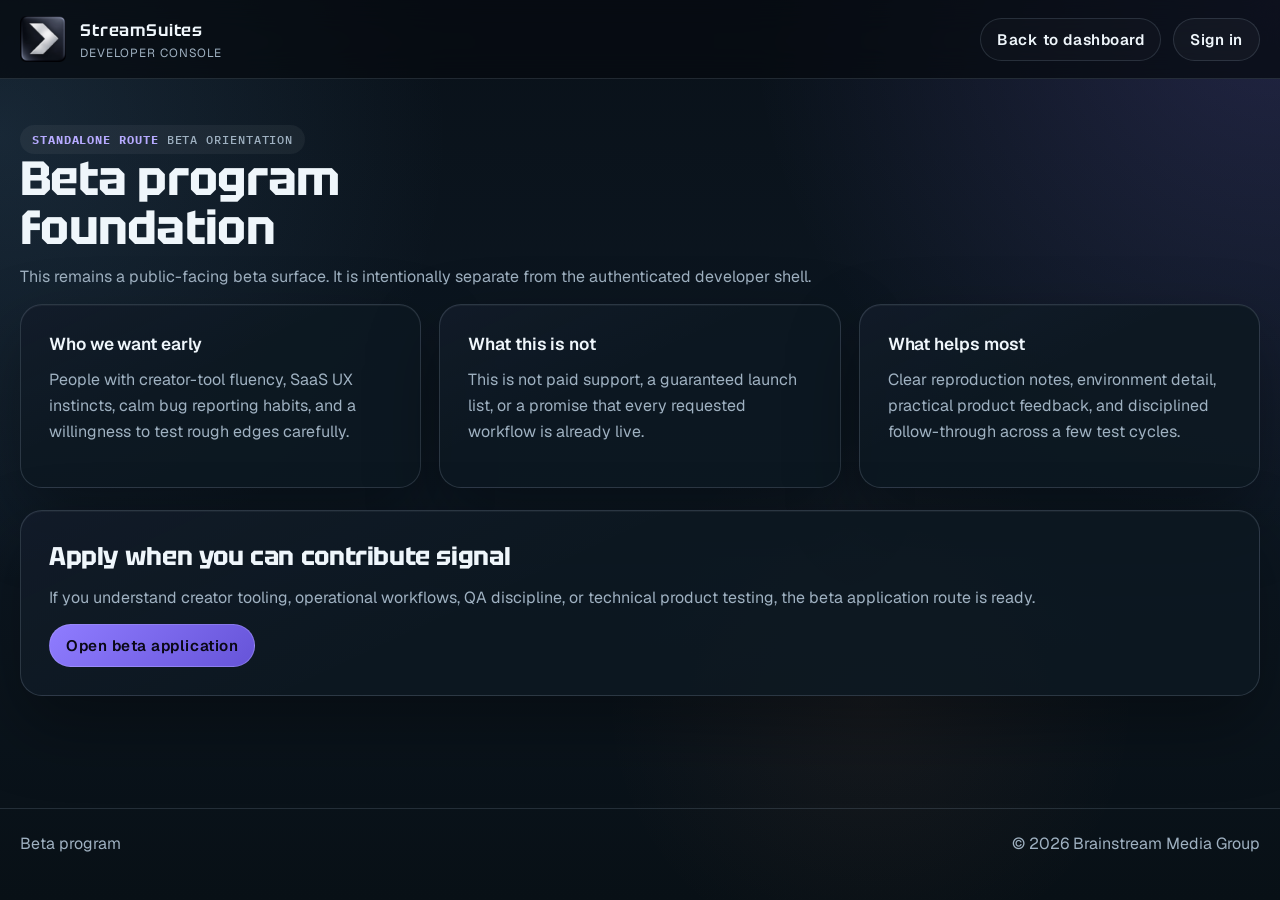
==== commit 2ce4c2bf: "icons+shell" ====
--- a/beta/index.html
+++ b/beta/index.html
@@ -11,7 +11,7 @@
   <header class="topbar">
     <div class="shell topbar-inner">
       <a class="brand" href="/">
-        <img src="/assets/logos/devxbluex.webp" alt="StreamSuites" />
+        <img src="/assets/logos/devconmatteblue.webp" alt="StreamSuites" />
         <div class="brand-copy">
           <span class="brand-mark">StreamSuites</span>
           <span class="brand-sub">Developer Console</span>
--- a/css/app.css
+++ b/css/app.css
@@ -6,9 +6,12 @@
   --line-strong: rgba(171, 196, 215, 0.3);
   --text: #eff6fb;
   --muted: #9fb1c1;
-  --accent: #df5d43;
-  --accent-strong: #f18d58;
-  --accent-soft: rgba(223, 93, 67, 0.16);
+  --accent: #8f7cff;
+  --accent-strong: #b6aaff;
+  --accent-soft: rgba(143, 124, 255, 0.16);
+  --attention: #df5d43;
+  --attention-strong: #f18d58;
+  --attention-soft: rgba(223, 93, 67, 0.14);
   --ok: #78d7a5;
   --danger: #ff8e8e;
   --radius: 22px;
@@ -17,43 +20,133 @@
   --content-width: 1360px;
   --content-width-narrow: 1240px;
   --sidebar-width: 276px;
+  --font-display: "Tektur", "Geist Sans", "Segoe UI Variable", "Segoe UI", system-ui, sans-serif;
+  --font-ui: "Geist Sans", "Segoe UI Variable", "Segoe UI", system-ui, sans-serif;
+  --font-mono: "IBM Plex Mono", "Cascadia Mono", Consolas, Menlo, Monaco, monospace;
+  --weight-body: 400;
+  --weight-ui-medium: 500;
+  --weight-ui-semibold: 600;
+  --weight-ui-bold: 700;
+  --weight-display-medium: 500;
+  --weight-display-semibold: 600;
+  --weight-display-bold: 700;
+  --weight-mono-regular: 400;
+  --weight-mono-medium: 500;
+  --weight-mono-semibold: 600;
 }
 
 @font-face {
-  font-family: "Recharge";
-  src: url("/assets/fonts/Recharge-Bold.otf") format("opentype");
+  font-family: "Tektur";
+  src: url("/assets/fonts/Tektur-VariableFont_wdth,wght.ttf") format("truetype");
+  font-weight: 400 900;
+  font-stretch: 75% 100%;
+  font-style: normal;
+  font-display: swap;
+}
+
+@font-face {
+  font-family: "Geist Sans";
+  src: url("/assets/fonts/Geist-Light.ttf") format("truetype");
+  font-weight: 300;
+  font-style: normal;
+  font-display: swap;
+}
+
+@font-face {
+  font-family: "Geist Sans";
+  src: url("/assets/fonts/Geist-Regular.ttf") format("truetype");
+  font-weight: 400;
+  font-style: normal;
+  font-display: swap;
+}
+
+@font-face {
+  font-family: "Geist Sans";
+  src: url("/assets/fonts/Geist-Medium.ttf") format("truetype");
+  font-weight: 500;
+  font-style: normal;
+  font-display: swap;
+}
+
+@font-face {
+  font-family: "Geist Sans";
+  src: url("/assets/fonts/Geist-SemiBold.ttf") format("truetype");
+  font-weight: 600;
+  font-style: normal;
+  font-display: swap;
+}
+
+@font-face {
+  font-family: "Geist Sans";
+  src: url("/assets/fonts/Geist-Bold.ttf") format("truetype");
   font-weight: 700;
   font-style: normal;
   font-display: swap;
 }
 
 @font-face {
-  font-family: "SuiGeneris";
-  src: url("/assets/fonts/SuiGeneris-Regular.otf") format("opentype");
+  font-family: "Geist Sans";
+  src: url("/assets/fonts/Geist-ExtraBold.ttf") format("truetype");
+  font-weight: 800;
+  font-style: normal;
+  font-display: swap;
+}
+
+@font-face {
+  font-family: "IBM Plex Mono";
+  src: url("/assets/fonts/mono/IBMPlexMono-Light.ttf") format("truetype");
+  font-weight: 300;
+  font-style: normal;
+  font-display: swap;
+}
+
+@font-face {
+  font-family: "IBM Plex Mono";
+  src: url("/assets/fonts/mono/IBMPlexMono-Regular.ttf") format("truetype");
   font-weight: 400;
   font-style: normal;
   font-display: swap;
 }
 
 @font-face {
-  font-family: "SUSE Mono";
-  src: url("/assets/fonts/mono/SUSEMono-Variable.ttf") format("truetype");
-  font-weight: 100 800;
+  font-family: "IBM Plex Mono";
+  src: url("/assets/fonts/mono/IBMPlexMono-Medium.ttf") format("truetype");
+  font-weight: 500;
   font-style: normal;
   font-display: swap;
 }
 
+@font-face {
+  font-family: "IBM Plex Mono";
+  src: url("/assets/fonts/mono/IBMPlexMono-SemiBold.ttf") format("truetype");
+  font-weight: 600;
+  font-style: normal;
+  font-display: swap;
+}
+
+@font-face {
+  font-family: "IBM Plex Mono";
+  src: url("/assets/fonts/mono/IBMPlexMono-Bold.ttf") format("truetype");
+  font-weight: 700;
+  font-style: normal;
+  font-display: swap;
+}
+
 * { box-sizing: border-box; }
-html { color-scheme: dark; }
+html { color-scheme: dark; font-synthesis: none; }
 body {
   margin: 0;
   min-height: 100vh;
   background:
-    radial-gradient(circle at top right, rgba(241, 141, 88, 0.2), transparent 34%),
-    radial-gradient(circle at left 15%, rgba(80, 123, 160, 0.24), transparent 30%),
+    radial-gradient(circle at top right, rgba(143, 124, 255, 0.18), transparent 34%),
+    radial-gradient(circle at left 15%, rgba(80, 123, 160, 0.2), transparent 30%),
+    radial-gradient(circle at 68% 78%, rgba(241, 141, 88, 0.055), transparent 24%),
     linear-gradient(180deg, #091119 0%, #0d1823 55%, #081016 100%);
   color: var(--text);
-  font-family: "SuiGeneris", system-ui, sans-serif;
+  font-family: var(--font-ui);
+  font-weight: var(--weight-body);
+  letter-spacing: 0;
+  text-rendering: optimizeLegibility;
 }
 a { color: inherit; text-decoration: none; }
 img { max-width: 100%; }
@@ -61,7 +154,7 @@
 button { color: inherit; }
 ul, ol { margin: 0; padding-left: 18px; }
 li + li { margin-top: 8px; }
-code, .mono { font-family: "SUSE Mono", monospace; }
+code, pre, kbd, samp, .mono { font-family: var(--font-mono); font-variant-numeric: tabular-nums; }
 
 .shell { width: min(100% - 40px, var(--content-width)); margin: 0 auto; }
 .shell.narrow { width: min(100% - 40px, var(--content-width-narrow)); }
@@ -84,7 +177,9 @@
   min-width: 0;
 }
 .brand-mark, .shell-brand-mark, h1, h2 {
-  font-family: "Recharge", sans-serif;
+  font-family: var(--font-display);
+  font-weight: var(--weight-display-semibold);
+  letter-spacing: -0.015em;
 }
 .brand-mark, .shell-brand-mark {
   letter-spacing: 0.05em;
@@ -253,7 +348,7 @@
 .page-intro { padding-top: 18px; }
 .page-shell { padding: 28px 0 56px; }
 .kpi { display: grid; gap: 6px; }
-.kpi-value { font-family: "Recharge", sans-serif; font-size: 1.45rem; }
+.kpi-value { font-family: var(--font-mono); font-size: 1.3rem; font-weight: var(--weight-mono-semibold); letter-spacing: -0.02em; }
 .callout { border-left: 3px solid var(--accent); padding-left: 16px; }
 .inline-account {
   border: 1px dashed var(--line-strong);
@@ -347,7 +442,7 @@
   object-fit: cover;
 }
 .user-avatar-fallback {
-  font-family: "Recharge", sans-serif;
+  font-family: var(--font-display);
   font-size: 0.95rem;
   letter-spacing: 0.08em;
 }
@@ -389,7 +484,7 @@
   padding: 6px 4px 10px;
   border-bottom: 1px solid var(--line);
 }
-.user-menu-name { font-family: "Recharge", sans-serif; font-size: 1rem; }
+.user-menu-name { font-family: var(--font-ui); font-size: 1rem; font-weight: var(--weight-ui-semibold); }
 .user-menu-email,
 .user-menu-role {
   font-size: 0.84rem;
@@ -836,6 +931,9 @@
     linear-gradient(180deg, #091119 0%, #0b141c 58%, #081016 100%);
   --app-sidebar-width: 286px;
   --app-sidebar-collapsed-width: 72px;
+  --developer-shell-z-topbar: 200;
+  --developer-shell-z-sidebar: 260;
+  --developer-shell-z-scrim: 250;
   --bg-root: #091119;
   --bg-panel: rgba(14, 21, 30, 0.92);
   --bg-panel-alt: rgba(20, 29, 39, 0.94);
@@ -893,6 +991,7 @@
   min-height: 0;
   position: relative;
   top: auto;
+  left: 0;
   display: flex;
   flex-direction: column;
   border-right: 1px solid rgba(255, 255, 255, 0.06);
@@ -917,7 +1016,7 @@
 }
 
 .developer-shell-page .ss-sidebar-brand .header-left img {
-  width: 44px;
+  width: auto;
   height: 44px;
   border-radius: 0;
 }
@@ -926,6 +1025,7 @@
   display: flex;
   flex-direction: column;
   align-items: flex-start;
+  justify-content: center;
   gap: 4px;
   min-width: 0;
 }
@@ -933,14 +1033,15 @@
 .developer-shell-page .ss-sidebar-brand .app-title {
   margin: 0;
   line-height: 1;
-  font-family: "Recharge", sans-serif;
-  font-size: 20px;
+  font-family: var(--font-display);
+  font-size: 16px;
   letter-spacing: 0.5px;
 }
 
 .developer-shell-page .dashboard-badge {
   display: inline-flex;
-  margin-top: 8px;
+  margin: 0;
+  align-self: flex-start;
   padding: 2px 6px;
   border-radius: 4px;
   border: 1px solid rgba(255, 255, 255, 0.15);
@@ -1054,7 +1155,7 @@
   user-select: none;
   padding: 12px 8px 6px;
   border-radius: 0;
-  font-family: "Recharge", sans-serif;
+  font-family: var(--font-mono);
   font-size: 10px;
   letter-spacing: 0.08em;
   text-transform: uppercase;
@@ -1132,16 +1233,16 @@
 .developer-shell-page #app-header {
   position: sticky;
   top: 0;
-  z-index: 100;
+  z-index: var(--developer-shell-z-topbar);
   display: flex;
   align-items: center;
   justify-content: space-between;
   gap: 12px;
   min-height: 60px;
   padding: 10px 20px;
-  border-bottom: 2px solid var(--border-subtle);
-  background: rgba(6, 11, 16, 0.72);
-  backdrop-filter: blur(16px);
+  border-bottom: 1px solid var(--border-subtle);
+  background: rgba(14, 16, 21, 0.82);
+  backdrop-filter: blur(18px);
 }
 
 .developer-shell-page .ss-topbar-left,
@@ -1157,7 +1258,7 @@
 }
 
 .developer-shell-page .ss-topbar-title {
-  font-family: "Recharge", sans-serif;
+  font-family: var(--font-display);
   font-size: 13px;
   letter-spacing: 0.08em;
   text-transform: uppercase;
@@ -1226,7 +1327,7 @@
 
 .developer-shell-page #view-container {
   min-height: 100%;
-  padding: 20px;
+  padding: 18px;
 }
 
 .developer-shell-page #app-footer {
@@ -1239,8 +1340,10 @@
   padding: 8px 12px;
   width: 100%;
   border-top: 1px solid var(--border-subtle);
+  background: rgba(8, 12, 20, 0.9);
   font-size: 11px;
   opacity: 0.78;
+  overflow: visible;
 }
 
 .developer-shell-page #app-footer a {
@@ -1262,6 +1365,7 @@
 
 .developer-shell-page .footer-right {
   justify-self: end;
+  justify-content: flex-end;
 }
 
 .developer-shell-page .footer-sep {
@@ -1286,6 +1390,13 @@
   color: #c8ffe2;
 }
 
+.developer-shell-page .footer-status-slot {
+  position: relative;
+  display: inline-flex;
+  align-items: center;
+  overflow: visible;
+}
+
 .developer-shell-page .header-right {
   display: flex;
   flex-direction: column;
@@ -1353,6 +1464,7 @@
 
 .developer-shell-page .streamsuites-auth-name-text,
 .developer-shell-page .streamsuites-auth-identity {
+  display: inline-block;
   min-width: 0;
   overflow: hidden;
   text-overflow: ellipsis;
@@ -1372,11 +1484,19 @@
   gap: 4px;
 }
 
+.developer-shell-page .streamsuites-auth-tier {
+  display: none;
+}
+
 .developer-shell-page .streamsuites-auth-tier-badge {
   height: 14px;
   width: auto;
   display: block;
   flex: 0 0 auto;
+}
+
+.developer-shell-page .streamsuites-auth-admin-badge {
+  filter: saturate(1.02);
 }
 
 .developer-shell-page .streamsuites-auth-developer-badge {
@@ -1414,7 +1534,7 @@
   right: 0;
   left: auto;
   z-index: 1400;
-  width: min(280px, calc(100vw - 24px));
+  width: min(260px, calc(100vw - 24px));
   border-radius: 14px;
   border: 1px solid var(--border-subtle);
   background: linear-gradient(180deg, rgba(18, 22, 30, 0.96), rgba(18, 22, 30, 0.9));
@@ -1429,6 +1549,10 @@
   overflow-y: auto;
 }
 
+.developer-shell-page .ss-user-menu[hidden] {
+  display: none;
+}
+
 .developer-shell-page .ss-user-menu-overview {
   display: grid;
   gap: 8px;
@@ -1458,6 +1582,13 @@
   text-align: right;
   font-size: 11px;
   color: var(--text-primary);
+  overflow-wrap: anywhere;
+}
+
+.developer-shell-page .ss-user-menu-overview-value.tier-pill {
+  justify-self: end;
+  text-align: left;
+  overflow-wrap: normal;
 }
 
 .developer-shell-page .ss-user-menu-item {
@@ -1541,12 +1672,166 @@
   background: var(--border-subtle);
 }
 
+.developer-shell-page .tier-pill {
+  position: relative;
+  display: inline-flex;
+  align-items: center;
+  justify-content: center;
+  --tier-pill-pad-y: 2px;
+  --tier-pill-pad-x: 6px;
+  --tier-pill-border-size: 1.2px;
+  padding: var(--tier-pill-pad-y) var(--tier-pill-pad-x);
+  border-radius: 999px;
+  background: var(--tier-pill-bg, rgba(123, 140, 255, 0.2));
+  color: var(--tier-pill-text, #e6f0ff);
+  font-family: var(--font-ui);
+  font-weight: 500;
+  font-size: 9px;
+  letter-spacing: 0.18em;
+  text-transform: uppercase;
+  text-shadow: 0 1px 8px rgba(5, 8, 14, 0.5);
+  box-shadow:
+    inset 0 1px 0 rgba(255, 255, 255, 0.28),
+    0 0 12px var(--tier-pill-glow, rgba(5, 10, 24, 0.35));
+  backdrop-filter: blur(12px);
+  overflow: hidden;
+  isolation: isolate;
+  border: var(--tier-pill-border-size) solid
+    var(--tier-pill-border, rgba(140, 170, 255, 0.45));
+}
+
+.developer-shell-page .tier-pill::before,
+.developer-shell-page .tier-pill::after {
+  content: "";
+  position: absolute;
+  pointer-events: none;
+  border-radius: inherit;
+}
+
+.developer-shell-page .tier-pill::before {
+  top: 50%;
+  left: 50%;
+  width: 140%;
+  height: 140%;
+  transform: translate(-50%, -50%);
+  background: radial-gradient(
+    circle,
+    var(--tier-pill-glow, rgba(5, 10, 24, 0.35)) 0%,
+    rgba(5, 10, 24, 0) 62%
+  );
+  filter: blur(12px);
+  opacity: 0.9;
+  z-index: 0;
+}
+
+.developer-shell-page .tier-pill-content {
+  position: relative;
+  display: inline-flex;
+  align-items: center;
+  gap: 6px;
+  z-index: 2;
+}
+
+.developer-shell-page .tier-pill-icon {
+  height: 13px;
+  width: auto;
+  display: block;
+  opacity: 0.85;
+}
+
+.developer-shell-page .tier-pill-text {
+  display: inline-block;
+}
+
+.developer-shell-page .tier-pill::after {
+  inset: 0;
+  background: linear-gradient(
+    120deg,
+    rgba(255, 255, 255, 0) 0%,
+    rgba(255, 255, 255, 0.26) 45%,
+    rgba(255, 255, 255, 0.3) 50%,
+    rgba(255, 255, 255, 0) 62%
+  );
+  opacity: 0;
+  transform: translateX(-140%);
+  filter: blur(0.6px);
+  z-index: 3;
+}
+
+.developer-shell-page .tier-pill[data-tier="CORE"] {
+  --tier-pill-bg: linear-gradient(135deg, rgba(92, 176, 188, 0.24), rgba(62, 130, 150, 0.14));
+  --tier-pill-glow: rgba(72, 160, 170, 0.22);
+  --tier-pill-text: #d7f3f4;
+  --tier-pill-border: rgba(101, 194, 207, 0.6);
+}
+
+.developer-shell-page .tier-pill[data-tier="GOLD"] {
+  --tier-pill-bg: linear-gradient(135deg, rgba(255, 198, 84, 0.42), rgba(255, 232, 164, 0.12));
+  --tier-pill-glow: rgba(255, 195, 92, 0.4);
+  --tier-pill-text: #fff3c9;
+  --tier-pill-border: rgba(255, 210, 110, 0.65);
+}
+
+.developer-shell-page .tier-pill[data-tier="PRO"] {
+  --tier-pill-bg: linear-gradient(
+    130deg,
+    rgba(255, 88, 204, 0.45),
+    rgba(132, 102, 255, 0.24) 55%,
+    rgba(80, 160, 255, 0.24)
+  );
+  --tier-pill-glow: rgba(170, 90, 255, 0.45);
+  --tier-pill-text: #ffe1ff;
+  --tier-pill-border: rgba(255, 110, 214, 0.65);
+}
+
+.developer-shell-page .tier-pill[data-tier="DEVELOPER"] {
+  --tier-pill-bg: linear-gradient(135deg, rgba(103, 193, 36, 0.38), rgba(189, 233, 102, 0.14));
+  --tier-pill-glow: rgba(143, 217, 72, 0.34);
+  --tier-pill-text: #f3ffd5;
+  --tier-pill-border: rgba(171, 226, 88, 0.62);
+}
+
+.developer-shell-page .tier-pill:hover::after {
+  opacity: 0.32;
+  animation: tier-glass-sheen 3.2s cubic-bezier(0.2, 0.8, 0.3, 1) infinite;
+}
+
+@keyframes tier-glass-sheen {
+  0% {
+    transform: translateX(-140%);
+  }
+  100% {
+    transform: translateX(140%);
+  }
+}
+
+@media (prefers-reduced-motion: reduce) {
+  .developer-shell-page .tier-pill::after {
+    animation: none !important;
+  }
+
+  .developer-shell-page .tier-pill:hover::after {
+    animation: none !important;
+    transform: translateX(0);
+  }
+}
+
 .developer-shell-page .developer-view-stack {
   padding-bottom: 0;
 }
 
+.developer-shell-page .developer-view-hero {
+  padding: 18px 20px;
+}
+
 .developer-shell-page .developer-view-hero h2 {
-  margin-bottom: 8px;
+  margin-bottom: 4px;
+  font-size: 16px;
+  line-height: 1.2;
+}
+
+.developer-shell-page .developer-view-hero .muted {
+  margin-bottom: 6px;
 }
 
 .developer-shell-page #view-container .detail-card,
@@ -1571,6 +1856,81 @@
   margin-bottom: 0;
 }
 
+.developer-shell-page .ss-global-loader {
+  position: relative;
+  height: 0;
+  z-index: 95;
+  pointer-events: none;
+}
+
+.developer-shell-page .ss-global-loader-track {
+  position: absolute;
+  top: 0;
+  left: 0;
+  right: 0;
+  height: 3px;
+  overflow: hidden;
+  opacity: 0;
+  background: rgba(105, 167, 255, 0.14);
+  transition: opacity 0.16s ease;
+}
+
+.developer-shell-page .ss-global-loader-bar {
+  position: absolute;
+  top: 0;
+  left: -34%;
+  width: 34%;
+  height: 100%;
+  opacity: 0;
+  background: linear-gradient(
+    90deg,
+    rgba(105, 167, 255, 0),
+    rgba(105, 167, 255, 0.9) 24%,
+    rgba(170, 214, 255, 0.86) 42%,
+    rgba(241, 141, 88, 0.82) 68%,
+    rgba(105, 167, 255, 0)
+  );
+  box-shadow:
+    0 0 8px rgba(105, 167, 255, 0.36),
+    0 0 16px rgba(241, 141, 88, 0.22);
+  animation: ss-global-loader-indeterminate 1.05s linear infinite;
+}
+
+.developer-shell-page .ss-global-loader.is-active .ss-global-loader-track {
+  opacity: 1;
+}
+
+.developer-shell-page .ss-global-loader.is-active .ss-global-loader-bar {
+  opacity: 1;
+}
+
+.developer-shell-page .ss-global-loader-text {
+  position: absolute;
+  top: 8px;
+  right: 20px;
+  font-size: 10px;
+  letter-spacing: 0.08em;
+  text-transform: uppercase;
+  color: #b8d7ff;
+  opacity: 0;
+  transform: translateY(-3px);
+  transition: opacity 0.18s ease, transform 0.18s ease;
+}
+
+.developer-shell-page .ss-global-loader.is-stuck .ss-global-loader-text {
+  opacity: 0.82;
+  transform: translateY(0);
+}
+
+@keyframes ss-global-loader-indeterminate {
+  0% {
+    left: -34%;
+  }
+  100% {
+    left: 100%;
+  }
+}
+
 html.ss-sidebar-collapsed .developer-shell-page #app,
 body.ss-sidebar-collapsed.developer-shell-page #app {
   grid-template-columns: var(--app-sidebar-collapsed-width) minmax(0, 1fr);
@@ -1646,67 +2006,88 @@
   border-top: 1px solid var(--border-subtle);
 }
 
+@media (max-width: 1200px) {
+  .developer-shell-page {
+    --app-sidebar-width: 252px;
+  }
+}
+
+.developer-sidebar-scrim {
+  position: fixed;
+  inset: 0;
+  border: 0;
+  background: rgba(3, 5, 9, 0.6);
+  backdrop-filter: blur(2px);
+  z-index: var(--developer-shell-z-scrim);
+  cursor: pointer;
+}
+
 @media (max-width: 980px) {
   .developer-shell-page {
-    --app-sidebar-width: min(76vw, 252px);
+    --app-sidebar-width: min(74vw, 276px);
+    --app-sidebar-collapsed-width: 64px;
+  }
+
+  .developer-shell-page #app {
+    grid-template-columns: minmax(0, 1fr);
+    grid-template-rows: minmax(0, 1fr) auto;
+  }
+
+  .developer-shell-page #app-nav {
+    position: fixed;
+    top: 0;
+    left: 0;
+    width: var(--app-sidebar-width);
+    min-width: var(--app-sidebar-width);
+    max-width: var(--app-sidebar-width);
+    height: 100vh;
+    z-index: var(--developer-shell-z-sidebar);
+    transform: translateX(-104%);
+    transition: transform 0.2s ease;
+    box-shadow: 0 20px 50px rgba(0, 0, 0, 0.45);
+  }
+
+  html.ss-sidebar-mobile-open .developer-shell-page #app-nav,
+  body.ss-sidebar-mobile-open.developer-shell-page #app-nav {
+    transform: translateX(0);
+  }
+
+  html.ss-sidebar-mobile-open,
+  body.ss-sidebar-mobile-open.developer-shell-page {
+    overflow: hidden;
+  }
+
+  .developer-shell-page .ss-main {
+    grid-column: 1;
+    grid-row: 1;
   }
 
   .developer-shell-page #app-header {
-    padding: 10px 14px;
-    flex-wrap: wrap;
+    min-height: 56px;
+    padding: 8px 14px;
+    gap: 10px;
+    flex-wrap: nowrap;
+  }
+
+  .developer-shell-page .ss-topbar-left {
+    flex: 1 1 auto;
+    min-width: 0;
   }
 
   .developer-shell-page .ss-topbar-right {
-    width: 100%;
-    justify-content: flex-start;
-    flex-wrap: wrap;
-    margin-left: 0;
+    width: auto;
+    max-width: min(70vw, 360px);
+    justify-content: flex-end;
+    flex-wrap: nowrap;
   }
 
   .developer-shell-page #view-container {
     padding: 16px;
   }
-}
-
-@media (max-width: 780px) {
-  .developer-shell-page #app {
-    grid-template-columns: 1fr;
-    grid-template-rows: auto minmax(0, 1fr) auto;
-  }
-
-  .developer-shell-page #app-nav {
-    grid-column: 1;
-    grid-row: 1;
-    width: 100%;
-    min-width: 0;
-    max-width: none;
-    height: auto;
-    border-right: 0;
-    border-bottom: 1px solid var(--border-subtle);
-  }
-
-  .developer-shell-page .ss-main {
-    grid-column: 1;
-    grid-row: 2;
-  }
 
   .developer-shell-page #app-footer {
-    grid-column: 1;
-    grid-row: 3;
     grid-template-columns: 1fr;
     justify-items: flex-start;
-  }
-
-  html.ss-sidebar-collapsed .developer-shell-page #app,
-  body.ss-sidebar-collapsed.developer-shell-page #app {
-    grid-template-columns: 1fr;
-  }
-
-  html.ss-sidebar-collapsed .developer-shell-page #app-nav,
-  body.ss-sidebar-collapsed.developer-shell-page #app-nav {
-    width: 100%;
-    min-width: 0;
-    max-width: none;
   }
 
   html.ss-sidebar-collapsed .developer-shell-page .ss-sidebar-brand .app-title,
@@ -1743,6 +2124,24 @@
   }
 }
 
+@media (max-width: 720px) {
+  .developer-shell-page #app-header {
+    padding: 8px 12px;
+  }
+
+  .developer-shell-page .ss-topbar-title {
+    max-width: 38vw;
+  }
+
+  .developer-shell-page .streamsuites-auth-meta {
+    min-width: 0;
+  }
+
+  .developer-shell-page .streamsuites-auth-identity {
+    display: none;
+  }
+}
+
 .report-form-stack {
   display: grid;
   gap: 18px;
@@ -1905,3 +2304,174 @@
     grid-template-columns: 1fr;
   }
 }
+
+/* Studio-first technical console finish. */
+.eyebrow,
+.status-chip,
+.shell-kicker,
+.request-meta,
+.dashboard-badge,
+.nav-group-label,
+.field-badge,
+.status-line,
+.footer-version,
+.ss-status-label,
+.artifact-meta,
+.report-meta {
+  font-family: var(--font-mono);
+  font-weight: var(--weight-mono-medium);
+  font-variant-numeric: tabular-nums;
+  letter-spacing: 0.07em;
+}
+
+.eyebrow,
+.status-chip,
+.shell-kicker,
+.dashboard-badge,
+.nav-group-label,
+.field-badge,
+.ss-status-label {
+  text-transform: uppercase;
+}
+
+.brand-sub,
+.shell-brand-sub,
+.eyebrow,
+.status-chip,
+.shell-kicker {
+  letter-spacing: 0.075em;
+}
+
+h3,
+h4,
+h5,
+h6,
+button,
+input,
+select,
+textarea,
+label,
+legend,
+.nav-link,
+.header-link,
+.ghost-button,
+.solid-button,
+.soft-button,
+.user-menu-link,
+.user-menu-action {
+  font-family: var(--font-ui);
+}
+
+h3,
+h4,
+h5,
+h6 {
+  font-weight: var(--weight-ui-semibold);
+  letter-spacing: -0.005em;
+}
+
+.nav-link,
+.header-link,
+.ghost-button,
+.solid-button,
+.soft-button,
+.user-menu-link,
+.user-menu-action,
+button {
+  font-weight: var(--weight-ui-semibold);
+  letter-spacing: 0.035em;
+}
+
+.nav-link.active,
+.soft-button,
+.solid-button {
+  border-color: rgba(182, 170, 255, 0.38);
+}
+
+.solid-button {
+  background: linear-gradient(135deg, var(--accent) 0%, #6654d8 100%);
+  color: #090714;
+}
+
+.hero-card,
+.detail-card,
+.form-card,
+.list-card,
+.summary-card,
+.route-card,
+.shell-surface-card {
+  border-color: rgba(184, 197, 221, 0.18);
+  background:
+    linear-gradient(155deg, rgba(143, 124, 255, 0.035), transparent 42%),
+    var(--panel);
+  box-shadow: var(--shadow), inset 0 1px 0 rgba(255, 255, 255, 0.045);
+  transition: border-color 160ms ease, box-shadow 160ms ease, transform 160ms ease;
+}
+
+.route-card:hover,
+.summary-card:hover,
+.request-card:hover {
+  border-color: rgba(182, 170, 255, 0.3);
+  box-shadow: 0 24px 54px rgba(0, 0, 0, 0.38), inset 0 1px 0 rgba(255, 255, 255, 0.055);
+}
+
+.eyebrow strong,
+.status-chip strong,
+.shell-kicker strong {
+  color: var(--accent-strong);
+}
+
+.callout,
+.field-help.is-attention,
+.status-line.warning {
+  border-color: var(--attention);
+  color: var(--attention-strong);
+}
+
+table {
+  border-collapse: separate;
+  border-spacing: 0;
+  font-variant-numeric: tabular-nums;
+}
+
+thead th {
+  color: var(--muted);
+  font-family: var(--font-mono);
+  font-size: 0.72rem;
+  font-weight: var(--weight-mono-semibold);
+  letter-spacing: 0.065em;
+  text-transform: uppercase;
+}
+
+tbody tr {
+  transition: background-color 120ms ease;
+}
+
+tbody tr:hover {
+  background: rgba(143, 124, 255, 0.045);
+}
+
+:is(input, select, textarea) {
+  font-family: var(--font-ui);
+  font-weight: var(--weight-body);
+  letter-spacing: 0;
+}
+
+:is(a, button, input, select, textarea, [tabindex]):focus-visible {
+  outline: 2px solid var(--accent-strong);
+  outline-offset: 3px;
+}
+
+@media (prefers-reduced-motion: reduce) {
+  html {
+    scroll-behavior: auto;
+  }
+
+  *,
+  *::before,
+  *::after {
+    animation-duration: 0.01ms !important;
+    animation-iteration-count: 1 !important;
+    transition-duration: 0.01ms !important;
+  }
+}
